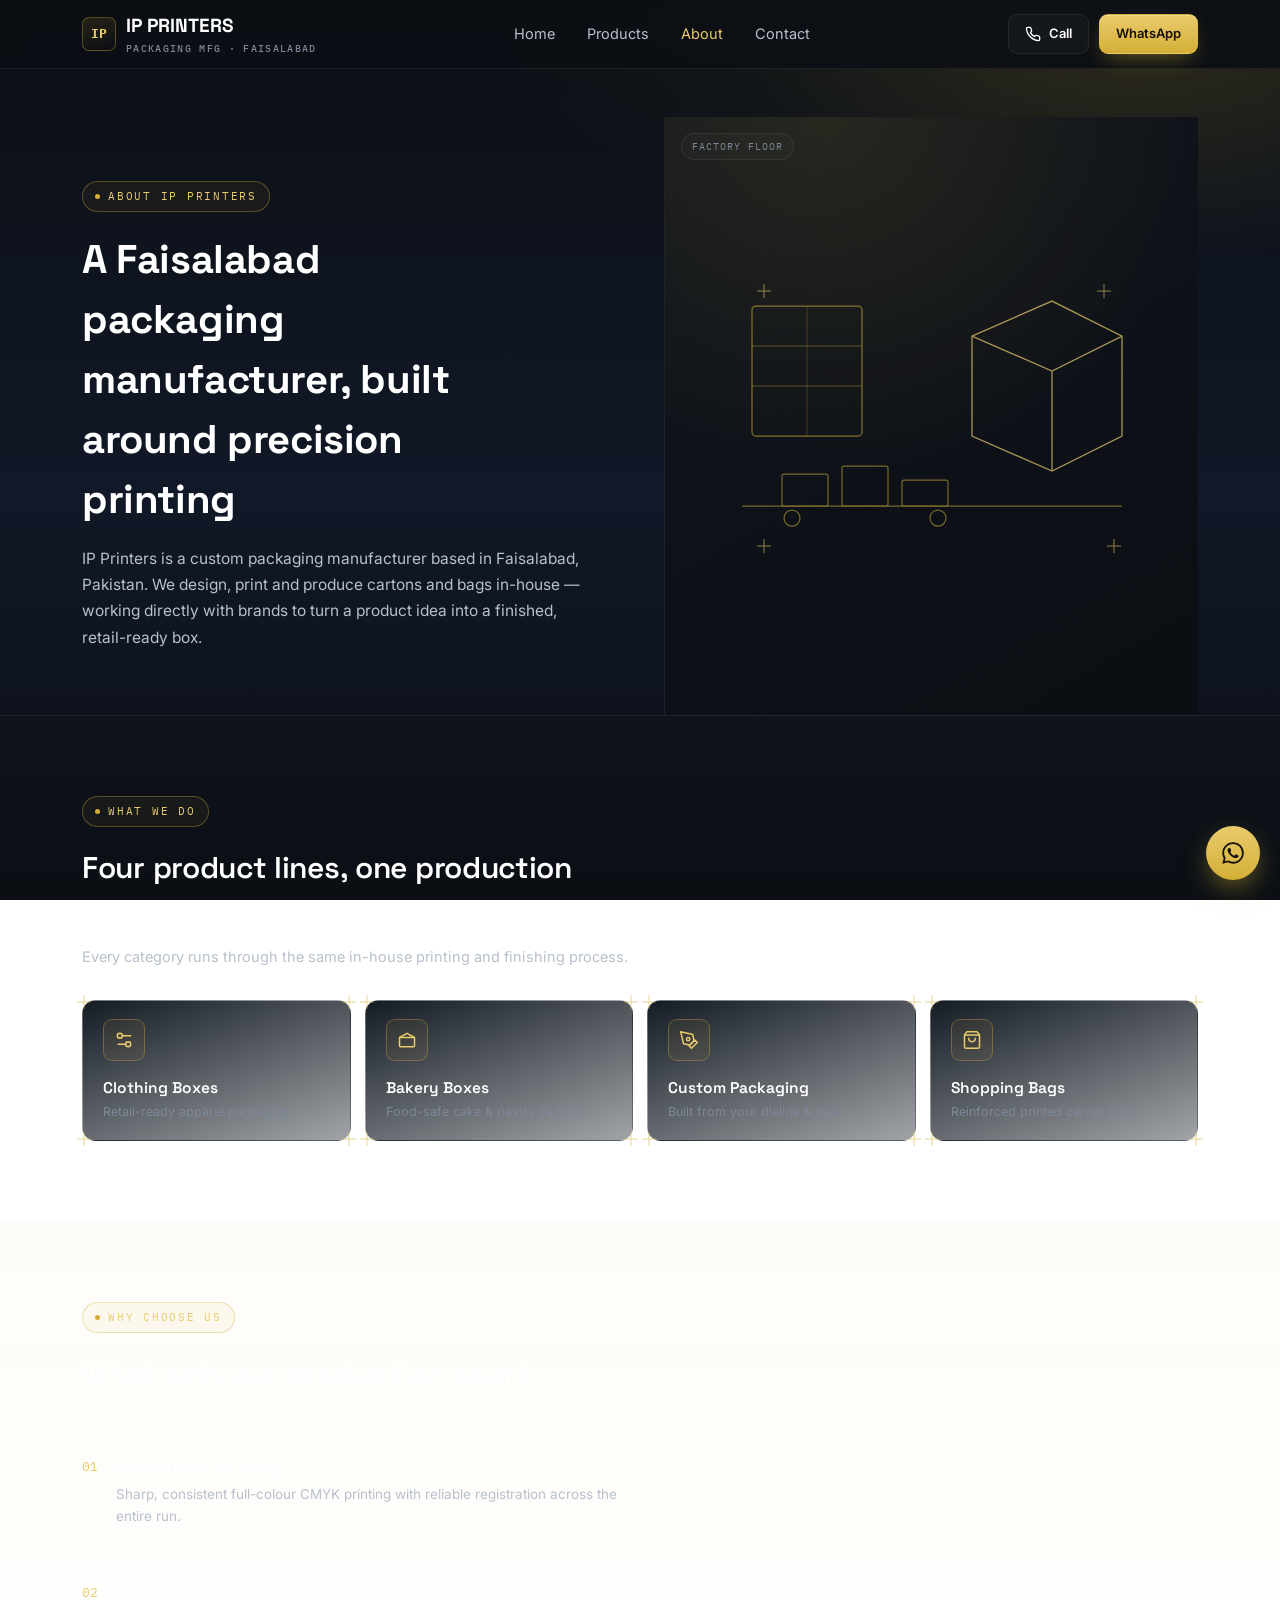
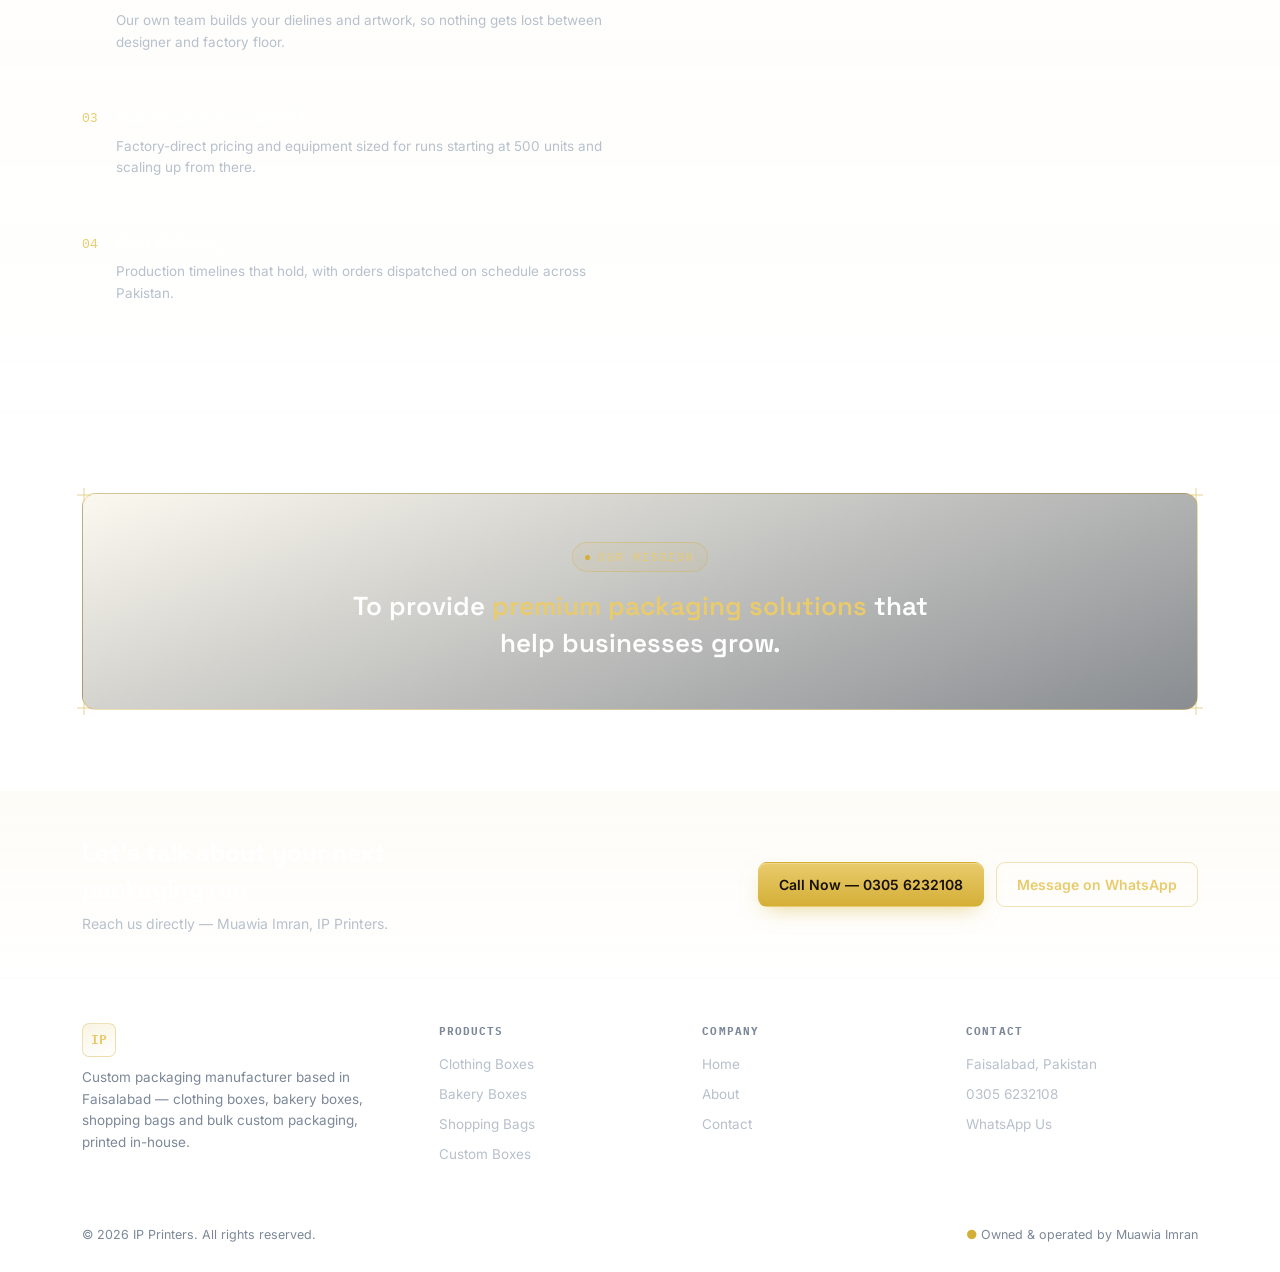
==== index.html (2).html @ d50e6d15 "Add files via upload" ====
<!DOCTYPE html>
<html lang="en">
<head>
<meta charset="UTF-8">
<meta name="viewport" content="width=device-width, initial-scale=1.0">
<title>About Us — IP Printers</title>
<link rel="preconnect" href="https://fonts.googleapis.com">
<link rel="preconnect" href="https://fonts.gstatic.com" crossorigin>
<link href="https://fonts.googleapis.com/css2?family=Space+Grotesk:wght@500;600;700&family=Inter:wght@400;500;600&family=IBM+Plex+Mono:wght@500;600&display=swap" rel="stylesheet">
<style>

  /* ============================================
     DESIGN TOKENS — IP Printers global system
     (identical to homepage / products — keep in sync)
     ============================================ */
  :root{
    --bg-0:#0B0F14;
    --bg-1:#111827;
    --bg-card:#141B24;
    --bg-card-hover:#182130;
    --gold:#D4AF37;
    --gold-bright:#E9CB6C;
    --gold-dim:rgba(212,175,55,0.35);
    --line:rgba(212,175,55,0.16);
    --line-soft:rgba(255,255,255,0.07);
    --text-0:#FFFFFF;
    --text-1:#B7C0CC;
    --text-2:#7C8898;
    --font-display:'Space Grotesk', sans-serif;
    --font-body:'Inter', sans-serif;
    --font-mono:'IBM Plex Mono', monospace;
    --radius:14px;
    --container:1180px;
  }

  *{margin:0;padding:0;box-sizing:border-box;}
  html{scroll-behavior:smooth;}

  body{
    background:
      radial-gradient(1100px 600px at 85% -10%, rgba(212,175,55,0.10), transparent 60%),
      linear-gradient(180deg, var(--bg-0) 0%, var(--bg-1) 55%, var(--bg-0) 100%);
    background-attachment:fixed;
    color:var(--text-0);
    font-family:var(--font-body);
    -webkit-font-smoothing:antialiased;
    line-height:1.5;
  }

  a{color:inherit;text-decoration:none;}
  ul{list-style:none;}
  img,svg{display:block;max-width:100%;}
  button{font-family:inherit;cursor:pointer;}

  .wrap{max-width:var(--container);margin:0 auto;padding:0 20px;}
  :focus-visible{outline:2px solid var(--gold-bright);outline-offset:3px;}
  @media (prefers-reduced-motion: reduce){*{transition:none !important; animation:none !important;}}

  /* registration / crop marks — signature motif, shared across pages */
  .crop{position:relative;}
  .crop .cm{position:absolute;width:14px;height:14px;pointer-events:none;opacity:0.55;}
  .crop .cm::before,.crop .cm::after{content:"";position:absolute;background:var(--gold);}
  .crop .cm::before{width:100%;height:1px;top:50%;left:0;transform:translateY(-50%);}
  .crop .cm::after{height:100%;width:1px;left:50%;top:0;transform:translateX(-50%);}
  .crop .cm.tl{top:-6px;left:-6px;}
  .crop .cm.tr{top:-6px;right:-6px;}
  .crop .cm.bl{bottom:-6px;left:-6px;}
  .crop .cm.br{bottom:-6px;right:-6px;}

  /* ============================================
     HEADER (shared)
     ============================================ */
  header{position:sticky;top:0;z-index:50;background:rgba(11,15,20,0.82);backdrop-filter:blur(10px);border-bottom:1px solid var(--line-soft);}
  .nav-row{display:flex;align-items:center;justify-content:space-between;height:68px;}
  .logo{display:flex;align-items:center;gap:10px;font-family:var(--font-display);font-weight:700;font-size:19px;}
  .logo-mark{width:34px;height:34px;border:1px solid var(--gold-dim);border-radius:7px;display:flex;align-items:center;justify-content:center;font-family:var(--font-mono);font-size:13px;color:var(--gold-bright);background:linear-gradient(160deg, rgba(212,175,55,0.14), transparent);flex-shrink:0;}
  .logo small{display:block;font-family:var(--font-mono);font-size:9.5px;font-weight:500;letter-spacing:0.14em;color:var(--text-2);text-transform:uppercase;margin-top:2px;}
  .nav-links{display:none;gap:32px;font-size:14.5px;color:var(--text-1);}
  .nav-links a{transition:color .15s ease;}
  .nav-links a:hover{color:var(--text-0);}
  .nav-links a.active{color:var(--gold-bright);}
  .nav-cta{display:flex;align-items:center;gap:10px;}

  .btn{display:inline-flex;align-items:center;justify-content:center;gap:8px;padding:11px 20px;border-radius:9px;font-size:14px;font-weight:600;font-family:var(--font-body);white-space:nowrap;transition:transform .15s ease, box-shadow .15s ease, background .15s ease, border-color .15s ease;border:1px solid transparent;}
  .btn:active{transform:translateY(1px);}
  .btn-gold{background:linear-gradient(180deg, var(--gold-bright), var(--gold));color:#161006;box-shadow:0 1px 0 rgba(255,255,255,0.25) inset, 0 8px 22px -8px rgba(212,175,55,0.55);}
  .btn-gold:hover{box-shadow:0 1px 0 rgba(255,255,255,0.3) inset, 0 10px 26px -6px rgba(212,175,55,0.7);}
  .btn-ghost{background:rgba(255,255,255,0.03);color:var(--text-0);border-color:var(--line-soft);}
  .btn-ghost:hover{background:rgba(255,255,255,0.06);border-color:var(--line);}
  .btn-outline-gold{background:transparent;color:var(--gold-bright);border-color:var(--gold-dim);}
  .btn-outline-gold:hover{background:rgba(212,175,55,0.08);}
  .btn-sm{padding:9px 16px;font-size:13px;}
  .icon{width:16px;height:16px;flex-shrink:0;}

  .menu-toggle{display:flex;width:38px;height:38px;align-items:center;justify-content:center;border:1px solid var(--line-soft);border-radius:8px;background:rgba(255,255,255,0.03);}
  .menu-toggle span,.menu-toggle span::before,.menu-toggle span::after{content:"";display:block;width:16px;height:1.5px;background:var(--text-0);position:relative;}
  .menu-toggle span::before{position:absolute;top:-5px;}
  .menu-toggle span::after{position:absolute;top:5px;}
  .mobile-menu{display:none;flex-direction:column;padding:14px 20px 20px;border-top:1px solid var(--line-soft);background:var(--bg-0);gap:2px;}
  .mobile-menu.open{display:flex;}
  .mobile-menu a{padding:12px 4px;font-size:15px;color:var(--text-1);border-bottom:1px solid var(--line-soft);}
  .mobile-menu a.active{color:var(--gold-bright);}
  .mobile-menu a:hover{color:var(--gold-bright);}
  .mobile-menu .btn{margin-top:12px;}

  .eyebrow{display:inline-flex;align-items:center;gap:8px;font-family:var(--font-mono);font-size:11px;letter-spacing:0.16em;text-transform:uppercase;color:var(--gold-bright);border:1px solid var(--gold-dim);padding:6px 12px;border-radius:999px;background:rgba(212,175,55,0.06);margin-bottom:18px;}
  .eyebrow .dot{width:5px;height:5px;border-radius:50%;background:var(--gold);}

  /* ============================================
     ABOUT HERO — split: text left, factory visual right
     ============================================ */
  .about-hero{position:relative;overflow:hidden;padding:48px 0 0;border-bottom:1px solid var(--line-soft);}
  .about-hero-bg{position:absolute;inset:0;z-index:0;background:radial-gradient(650px 380px at 90% -10%, rgba(212,175,55,0.12), transparent 65%);}
  .about-hero .wrap{position:relative;z-index:1;}

  .split{display:grid;grid-template-columns:1fr;gap:0;}
  .split-text{padding-bottom:44px;}
  .split-text h1{font-family:var(--font-display);font-weight:700;font-size:clamp(28px,6vw,40px);letter-spacing:-0.01em;max-width:16ch;}
  .split-text p.lead{margin-top:16px;font-size:15.5px;color:var(--text-1);max-width:52ch;line-height:1.7;}

  .split-visual{
    position:relative;
    aspect-ratio:4/3;
    background:
      radial-gradient(120% 100% at 30% 0%, rgba(212,175,55,0.12), transparent 60%),
      linear-gradient(150deg, #10151d, #0b0e13);
    border-top:1px solid var(--line-soft);
    display:flex;align-items:center;justify-content:center;
    padding:30px;
    margin:0 -20px;
  }
  .split-visual svg{width:100%;height:100%;max-width:420px;}
  .split-visual-tag{
    position:absolute;top:16px;left:16px;
    font-family:var(--font-mono);font-size:10px;letter-spacing:0.1em;text-transform:uppercase;
    color:var(--text-2);border:1px solid var(--line-soft);padding:5px 10px;border-radius:999px;
    background:rgba(255,255,255,0.02);
  }

  /* ============================================
     SECTIONS
     ============================================ */
  .section{padding:56px 0;}
  .section-head{max-width:560px;margin-bottom:32px;}
  .section-head h2{font-family:var(--font-display);font-weight:600;font-size:clamp(22px,4vw,30px);letter-spacing:-0.01em;}
  .section-head p{margin-top:10px;color:var(--text-1);font-size:14.5px;line-height:1.6;}

  /* what we do — list-style cards */
  .do-grid{display:grid;grid-template-columns:1fr;gap:14px;}
  .do-card{
    display:flex;align-items:center;gap:16px;
    background:linear-gradient(160deg, var(--bg-card), rgba(20,27,36,0.4));
    border:1px solid var(--line-soft);
    border-radius:var(--radius);
    padding:18px 20px;
    transition:border-color .18s ease, transform .18s ease;
  }
  .do-card:hover{border-color:var(--gold-dim);transform:translateY(-1px);}
  .do-card:hover .cm{opacity:1;}
  .do-icon{
    width:42px;height:42px;flex-shrink:0;border-radius:9px;
    border:1px solid var(--gold-dim);background:rgba(212,175,55,0.07);
    display:flex;align-items:center;justify-content:center;
  }
  .do-icon svg{width:20px;height:20px;stroke:var(--gold-bright);}
  .do-card h3{font-family:var(--font-display);font-size:15.5px;font-weight:600;margin-bottom:3px;}
  .do-card p{font-size:12.5px;color:var(--text-2);}

  /* why choose us — numbered spec rows */
  .why-section{border-top:1px solid var(--line-soft);border-bottom:1px solid var(--line-soft);background:linear-gradient(180deg, rgba(212,175,55,0.03), transparent);}
  .why-grid{display:grid;grid-template-columns:1fr;gap:0;border-top:1px solid var(--line-soft);}
  .why-row{
    display:flex;align-items:flex-start;gap:18px;
    padding:22px 0;
    border-bottom:1px solid var(--line-soft);
  }
  .why-num{font-family:var(--font-mono);font-size:13px;color:var(--gold-bright);flex-shrink:0;padding-top:2px;}
  .why-row h3{font-family:var(--font-display);font-size:16px;font-weight:600;margin-bottom:4px;}
  .why-row p{font-size:13.5px;color:var(--text-1);line-height:1.6;max-width:56ch;}

  /* mission */
  .mission{
    position:relative;
    border-radius:var(--radius);
    border:1px solid var(--gold-dim);
    background:linear-gradient(160deg, rgba(212,175,55,0.08), rgba(20,27,36,0.5));
    padding:36px 24px;
    text-align:left;
  }
  .mission .eyebrow{margin-bottom:16px;}
  .mission blockquote{
    font-family:var(--font-display);
    font-weight:600;
    font-size:clamp(19px,3.4vw,26px);
    line-height:1.4;
    max-width:28ch;
    color:var(--text-0);
  }
  .mission blockquote .accent{color:var(--gold-bright);}

  /* CTA strip */
  .cta-strip{border-top:1px solid var(--line-soft);border-bottom:1px solid var(--line-soft);padding:44px 0;background:linear-gradient(180deg, rgba(212,175,55,0.045), transparent);}
  .cta-row{display:flex;flex-direction:column;gap:20px;align-items:flex-start;justify-content:space-between;}
  .cta-row h3{font-family:var(--font-display);font-size:clamp(19px,3vw,24px);font-weight:600;max-width:24ch;}
  .cta-row p{color:var(--text-1);font-size:14px;margin-top:6px;}
  .cta-actions{display:flex;gap:12px;flex-wrap:wrap;}

  /* footer */
  footer{padding:44px 0 28px;}
  .footer-grid{display:grid;gap:32px;padding-bottom:28px;border-bottom:1px solid var(--line-soft);}
  .footer-brand p{color:var(--text-2);font-size:13.5px;margin-top:10px;max-width:34ch;line-height:1.6;}
  .footer-col h4{font-family:var(--font-mono);font-size:11px;letter-spacing:0.1em;text-transform:uppercase;color:var(--text-2);margin-bottom:14px;}
  .footer-col a,.footer-col span{display:block;font-size:13.5px;color:var(--text-1);margin-bottom:10px;}
  .footer-col a:hover{color:var(--gold-bright);}
  .footer-bottom{padding-top:22px;display:flex;flex-direction:column;gap:10px;font-size:12.5px;color:var(--text-2);}
  .footer-bottom .gold-dot{color:var(--gold);}

  .fab{position:fixed;bottom:20px;right:20px;z-index:60;width:54px;height:54px;border-radius:50%;background:linear-gradient(180deg, var(--gold-bright), var(--gold));display:flex;align-items:center;justify-content:center;box-shadow:0 10px 28px -6px rgba(212,175,55,0.6);transition:transform .15s ease;}
  .fab:hover{transform:scale(1.06);}
  .fab svg{width:26px;height:26px;fill:#161006;}

  /* ============================================
     RESPONSIVE
     ============================================ */
  @media (min-width:768px){
    .wrap{padding:0 32px;}
    .nav-links{display:flex;}
    .menu-toggle{display:none;}
    .mobile-menu{display:none !important;}

    .split{grid-template-columns:1fr 1fr;align-items:center;gap:48px;}
    .split-text{padding:64px 0;}
    .split-visual{aspect-ratio:auto;height:100%;margin:0;border-top:none;border-left:1px solid var(--line-soft);}

    .do-grid{grid-template-columns:repeat(2,1fr);}

    .why-row{padding:26px 0;}
    .why-row h3{font-size:17px;}

    .mission{padding:48px 56px;text-align:center;}
    .mission blockquote{max-width:34ch;margin:0 auto;}
    .mission .eyebrow{margin-left:auto;margin-right:auto;}

    .cta-row{flex-direction:row;align-items:center;}
    .footer-grid{grid-template-columns:1.4fr repeat(3,1fr);}
    .footer-bottom{flex-direction:row;justify-content:space-between;}
  }

  @media (min-width:1024px){
    .do-grid{grid-template-columns:repeat(4,1fr);}
    .do-card{flex-direction:column;align-items:flex-start;text-align:left;}
    .section{padding:80px 0;}
  }
</style>
</head>
<body>

  <!-- HEADER -->
  <header>
    <div class="wrap nav-row">
      <a href="ip-printers-home.html" class="logo">
        <span class="logo-mark">IP</span>
        <span>IP PRINTERS<small>Packaging Mfg · Faisalabad</small></span>
      </a>

      <nav class="nav-links">
        <a href="ip-printers-home.html">Home</a>
        <a href="ip-printers-products.html">Products</a>
        <a href="ip-printers-about.html" class="active">About</a>
        <a href="#contact">Contact</a>
      </nav>

      <div class="nav-cta">
        <a class="btn btn-ghost btn-sm" href="tel:+923056232108">
          <svg class="icon" viewBox="0 0 24 24" fill="none" stroke="currentColor" stroke-width="2" stroke-linecap="round" stroke-linejoin="round"><path d="M22 16.92v3a2 2 0 0 1-2.18 2 19.79 19.79 0 0 1-8.63-3.07 19.5 19.5 0 0 1-6-6 19.79 19.79 0 0 1-3.07-8.67A2 2 0 0 1 4.11 2h3a2 2 0 0 1 2 1.72c.127.96.361 1.903.7 2.81a2 2 0 0 1-.45 2.11L8.09 9.91a16 16 0 0 0 6 6l1.27-1.27a2 2 0 0 1 2.11-.45c.907.339 1.85.573 2.81.7A2 2 0 0 1 22 16.92z"/></svg>
          <span>Call</span>
        </a>
        <a class="btn btn-gold btn-sm" href="https://wa.me/923056232108" target="_blank" rel="noopener">WhatsApp</a>
        <button class="menu-toggle" id="menuToggle" aria-label="Open menu" aria-expanded="false"><span></span></button>
      </div>
    </div>

    <div class="mobile-menu" id="mobileMenu">
      <a href="ip-printers-home.html">Home</a>
      <a href="ip-printers-products.html">Products</a>
      <a href="ip-printers-about.html" class="active">About</a>
      <a href="#contact">Contact</a>
      <a class="btn btn-ghost" href="tel:+923056232108">Call Now — 0305 6232108</a>
    </div>
  </header>

  <!-- ABOUT HERO — split layout -->
  <section class="about-hero">
    <div class="about-hero-bg" aria-hidden="true"></div>
    <div class="wrap">
      <div class="split">
        <div class="split-text">
          <span class="eyebrow"><span class="dot"></span> About IP Printers</span>
          <h1>A Faisalabad packaging manufacturer, built around precision printing</h1>
          <p class="lead">IP Printers is a custom packaging manufacturer based in Faisalabad, Pakistan. We design, print and produce cartons and bags in-house — working directly with brands to turn a product idea into a finished, retail-ready box.</p>
        </div>

        <div class="split-visual">
          <span class="split-visual-tag">Factory Floor</span>
          <svg viewBox="0 0 420 340" aria-hidden="true">
            <!-- factory-style line art: press, conveyor, stacked cartons -->
            <g fill="none" stroke="var(--gold)" stroke-width="1.2" opacity="0.6">
              <rect x="30" y="60" width="110" height="130" rx="4"/>
              <path d="M30 100 h110 M30 140 h110" opacity="0.5"/>
              <path d="M85 60 v130" opacity="0.35"/>
            </g>
            <g fill="none" stroke="var(--gold)" stroke-width="1.2" opacity="0.55">
              <path d="M20 260 h380" />
              <rect x="60" y="228" width="46" height="32" rx="2"/>
              <rect x="120" y="220" width="46" height="40" rx="2"/>
              <rect x="180" y="234" width="46" height="26" rx="2"/>
              <circle cx="70" cy="272" r="8"/>
              <circle cx="216" cy="272" r="8"/>
            </g>
            <g fill="none" stroke="var(--gold-bright)" stroke-width="1.3" opacity="0.7">
              <path d="M250 90 L330 55 L400 90 L400 190 L330 225 L250 190 Z"/>
              <path d="M250 90 L330 125 L400 90"/>
              <path d="M330 125 L330 225"/>
            </g>
            <g stroke="var(--gold-bright)" stroke-width="1" opacity="0.6">
              <path d="M375 45 h14 M382 38 v14"/>
              <path d="M35 45 h14 M42 38 v14"/>
              <path d="M35 300 h14 M42 293 v14"/>
              <path d="M385 300 h14 M392 293 v14"/>
            </g>
          </svg>
        </div>
      </div>
    </div>
  </section>

  <!-- WHAT WE DO -->
  <section class="section">
    <div class="wrap">
      <div class="section-head">
        <span class="eyebrow"><span class="dot"></span> What We Do</span>
        <h2>Four product lines, one production floor</h2>
        <p>Every category runs through the same in-house printing and finishing process.</p>
      </div>

      <div class="do-grid">
        <div class="do-card crop">
          <span class="cm tl"></span><span class="cm tr"></span><span class="cm bl"></span><span class="cm br"></span>
          <div class="do-icon">
            <svg viewBox="0 0 24 24" fill="none" stroke="currentColor" stroke-width="1.8" stroke-linecap="round" stroke-linejoin="round"><path d="M20 7h-9M14 17H5"/><circle cx="17" cy="17" r="3"/><circle cx="7" cy="7" r="3"/></svg>
          </div>
          <div>
            <h3>Clothing Boxes</h3>
            <p>Retail-ready apparel packaging</p>
          </div>
        </div>

        <div class="do-card crop">
          <span class="cm tl"></span><span class="cm tr"></span><span class="cm bl"></span><span class="cm br"></span>
          <div class="do-icon">
            <svg viewBox="0 0 24 24" fill="none" stroke="currentColor" stroke-width="1.8" stroke-linecap="round" stroke-linejoin="round"><rect x="3" y="9" width="18" height="11" rx="1"/><path d="M3 9l9-5 9 5"/></svg>
          </div>
          <div>
            <h3>Bakery Boxes</h3>
            <p>Food-safe cake &amp; pastry cartons</p>
          </div>
        </div>

        <div class="do-card crop">
          <span class="cm tl"></span><span class="cm tr"></span><span class="cm bl"></span><span class="cm br"></span>
          <div class="do-icon">
            <svg viewBox="0 0 24 24" fill="none" stroke="currentColor" stroke-width="1.8" stroke-linecap="round" stroke-linejoin="round"><path d="M12 19l7-7 3 3-7 7-3-3z"/><path d="M18 13l-1.5-7.5L2 2l3.5 14.5L13 18l5-5z"/><circle cx="11" cy="11" r="2"/></svg>
          </div>
          <div>
            <h3>Custom Packaging</h3>
            <p>Built from your dieline &amp; spec</p>
          </div>
        </div>

        <div class="do-card crop">
          <span class="cm tl"></span><span class="cm tr"></span><span class="cm bl"></span><span class="cm br"></span>
          <div class="do-icon">
            <svg viewBox="0 0 24 24" fill="none" stroke="currentColor" stroke-width="1.8" stroke-linecap="round" stroke-linejoin="round"><path d="M6 2 3 6v14a2 2 0 0 0 2 2h14a2 2 0 0 0 2-2V6l-3-4Z"/><path d="M3 6h18M16 10a4 4 0 0 1-8 0"/></svg>
          </div>
          <div>
            <h3>Shopping Bags</h3>
            <p>Reinforced printed carrier bags</p>
          </div>
        </div>
      </div>
    </div>
  </section>

  <!-- WHY CHOOSE US -->
  <section class="section why-section">
    <div class="wrap">
      <div class="section-head">
        <span class="eyebrow"><span class="dot"></span> Why Choose Us</span>
        <h2>What sets our production apart</h2>
      </div>

      <div class="why-grid">
        <div class="why-row">
          <span class="why-num">01</span>
          <div>
            <h3>High Quality Printing</h3>
            <p>Sharp, consistent full-colour CMYK printing with reliable registration across the entire run.</p>
          </div>
        </div>
        <div class="why-row">
          <span class="why-num">02</span>
          <div>
            <h3>In-House Design Service</h3>
            <p>Our own team builds your dielines and artwork, so nothing gets lost between designer and factory floor.</p>
          </div>
        </div>
        <div class="why-row">
          <span class="why-num">03</span>
          <div>
            <h3>Bulk Production (500+)</h3>
            <p>Factory-direct pricing and equipment sized for runs starting at 500 units and scaling up from there.</p>
          </div>
        </div>
        <div class="why-row">
          <span class="why-num">04</span>
          <div>
            <h3>Fast Delivery</h3>
            <p>Production timelines that hold, with orders dispatched on schedule across Pakistan.</p>
          </div>
        </div>
      </div>
    </div>
  </section>

  <!-- MISSION -->
  <section class="section">
    <div class="wrap">
      <div class="mission crop">
        <span class="cm tl"></span><span class="cm tr"></span><span class="cm bl"></span><span class="cm br"></span>
        <span class="eyebrow"><span class="dot"></span> Our Mission</span>
        <blockquote>To provide <span class="accent">premium packaging solutions</span> that help businesses grow.</blockquote>
      </div>
    </div>
  </section>

  <!-- CTA STRIP -->
  <section class="cta-strip" id="contact">
    <div class="wrap cta-row">
      <div>
        <h3>Let's talk about your next packaging run</h3>
        <p>Reach us directly — Muawia Imran, IP Printers.</p>
      </div>
      <div class="cta-actions">
        <a class="btn btn-gold" href="tel:+923056232108">Call Now — 0305 6232108</a>
        <a class="btn btn-outline-gold" href="https://wa.me/923056232108" target="_blank" rel="noopener">Message on WhatsApp</a>
      </div>
    </div>
  </section>

  <!-- FOOTER -->
  <footer>
    <div class="wrap">
      <div class="footer-grid">
        <div class="footer-brand">
          <a href="ip-printers-home.html" class="logo">
            <span class="logo-mark">IP</span>
            <span>IP PRINTERS</span>
          </a>
          <p>Custom packaging manufacturer based in Faisalabad — clothing boxes, bakery boxes, shopping bags and bulk custom packaging, printed in-house.</p>
        </div>
        <div class="footer-col">
          <h4>Products</h4>
          <a href="ip-printers-products.html">Clothing Boxes</a>
          <a href="ip-printers-products.html">Bakery Boxes</a>
          <a href="ip-printers-products.html">Shopping Bags</a>
          <a href="ip-printers-products.html">Custom Boxes</a>
        </div>
        <div class="footer-col">
          <h4>Company</h4>
          <a href="ip-printers-home.html">Home</a>
          <a href="ip-printers-about.html">About</a>
          <a href="#contact">Contact</a>
        </div>
        <div class="footer-col">
          <h4>Contact</h4>
          <span>Faisalabad, Pakistan</span>
          <a href="tel:+923056232108">0305 6232108</a>
          <a href="https://wa.me/923056232108" target="_blank" rel="noopener">WhatsApp Us</a>
        </div>
      </div>
      <div class="footer-bottom">
        <span>© 2026 IP Printers. All rights reserved.</span>
        <span><span class="gold-dot">●</span> Owned &amp; operated by Muawia Imran</span>
      </div>
    </div>
  </footer>

  <a class="fab" href="https://wa.me/923056232108" target="_blank" rel="noopener" aria-label="Message on WhatsApp">
    <svg viewBox="0 0 24 24"><path d="M12.04 2C6.58 2 2.13 6.45 2.13 11.91c0 1.75.46 3.46 1.32 4.96L2.05 22l5.25-1.38a9.87 9.87 0 0 0 4.74 1.21h.005c5.46 0 9.9-4.45 9.9-9.92 0-2.65-1.03-5.14-2.9-7.01A9.87 9.87 0 0 0 12.04 2zm0 18.15h-.004a8.2 8.2 0 0 1-4.19-1.15l-.3-.18-3.12.82.83-3.04-.2-.31a8.2 8.2 0 0 1-1.26-4.38c0-4.54 3.7-8.24 8.25-8.24 2.2 0 4.27.86 5.83 2.42a8.18 8.18 0 0 1 2.41 5.83c0 4.55-3.7 8.23-8.25 8.23zm4.52-6.16c-.25-.12-1.47-.72-1.7-.81-.23-.08-.4-.12-.56.13-.17.25-.65.81-.79.97-.15.17-.29.19-.54.06-.25-.12-1.04-.38-1.98-1.22-.73-.65-1.22-1.46-1.37-1.7-.14-.25-.02-.38.11-.51.11-.11.25-.29.37-.44.13-.14.17-.25.25-.42.08-.17.04-.31-.02-.44-.06-.12-.56-1.35-.77-1.85-.2-.48-.4-.42-.56-.42-.14-.01-.31-.01-.48-.01a.93.93 0 0 0-.67.31c-.23.25-.87.85-.87 2.08 0 1.23.89 2.41 1.01 2.58.12.17 1.75 2.67 4.24 3.74.59.26 1.05.41 1.41.52.59.19 1.13.16 1.56.1.48-.07 1.47-.6 1.67-1.18.21-.58.21-1.07.15-1.18-.06-.1-.23-.16-.48-.28z"/></svg>
  </a>

  <script>
    const toggle = document.getElementById('menuToggle');
    const menu = document.getElementById('mobileMenu');
    toggle.addEventListener('click', () => {
      const open = menu.classList.toggle('open');
      toggle.setAttribute('aria-expanded', open);
    });
  </script>

</body>
</html>
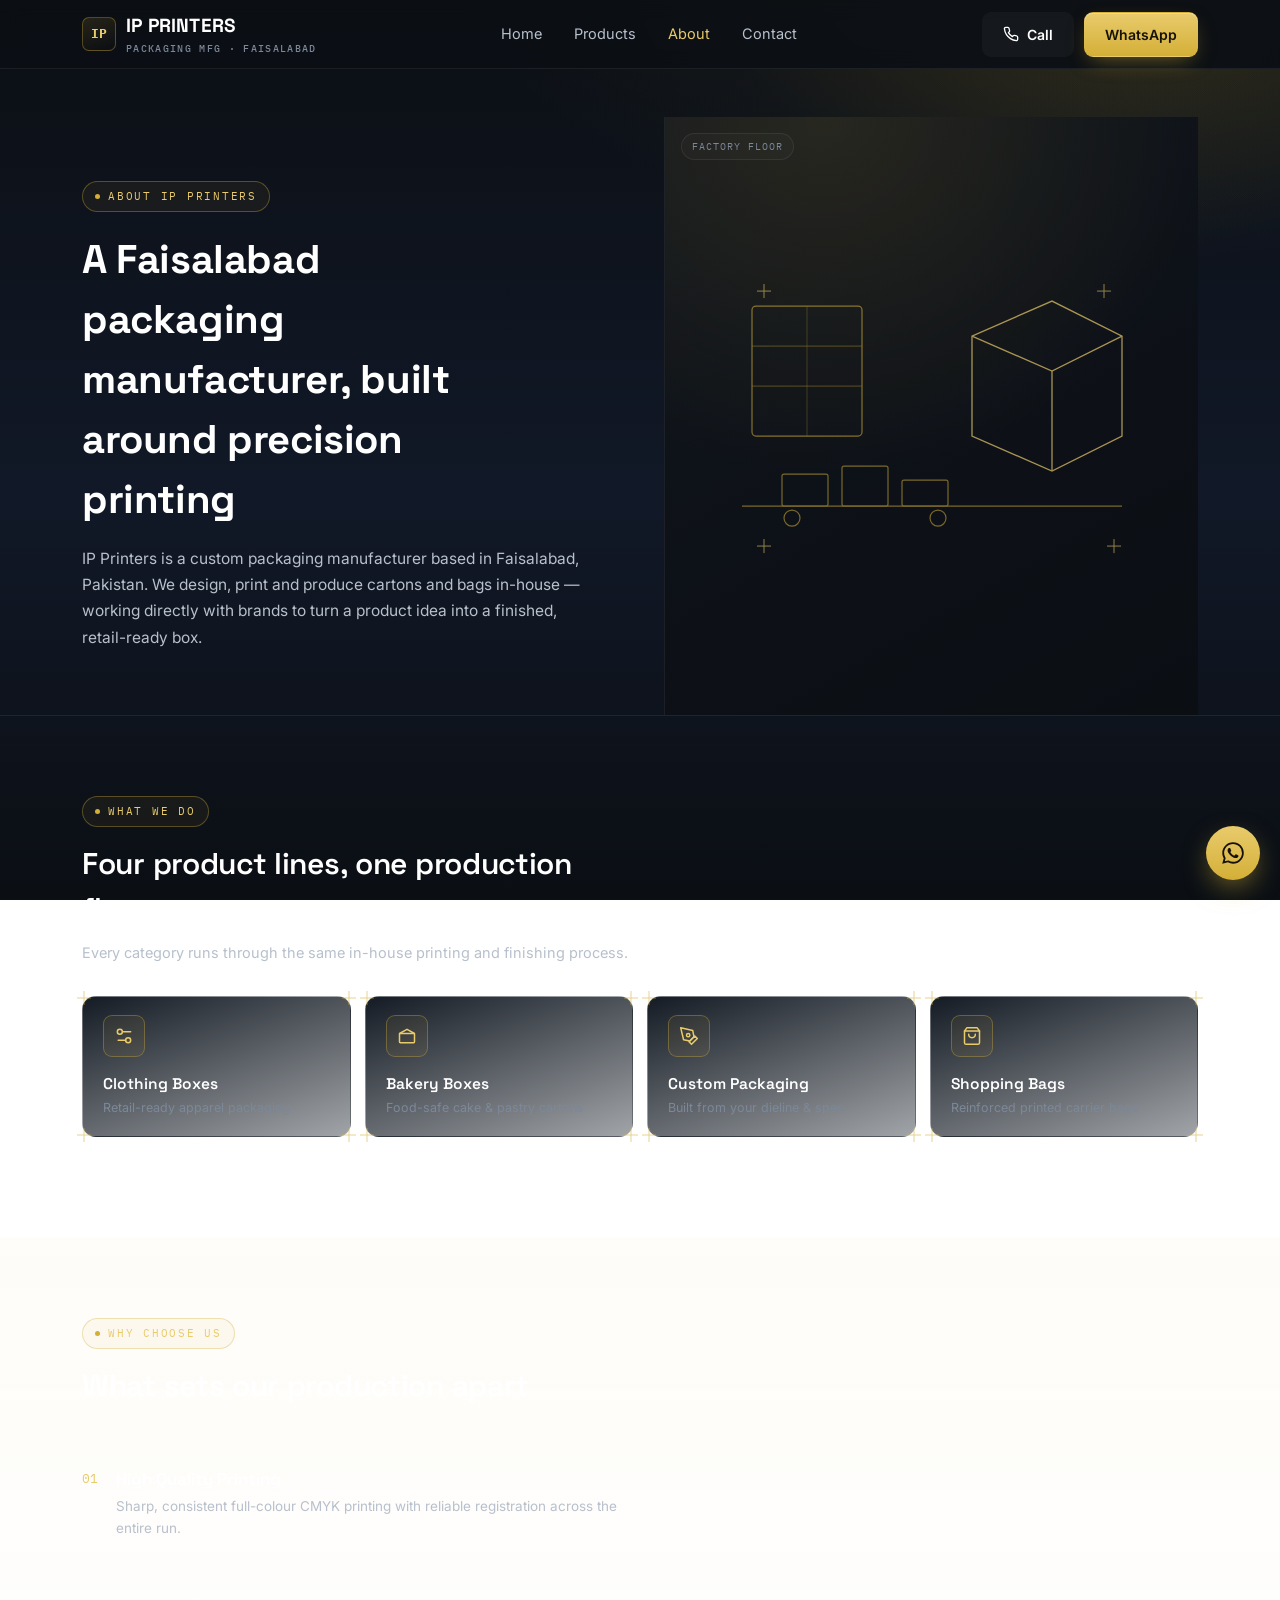
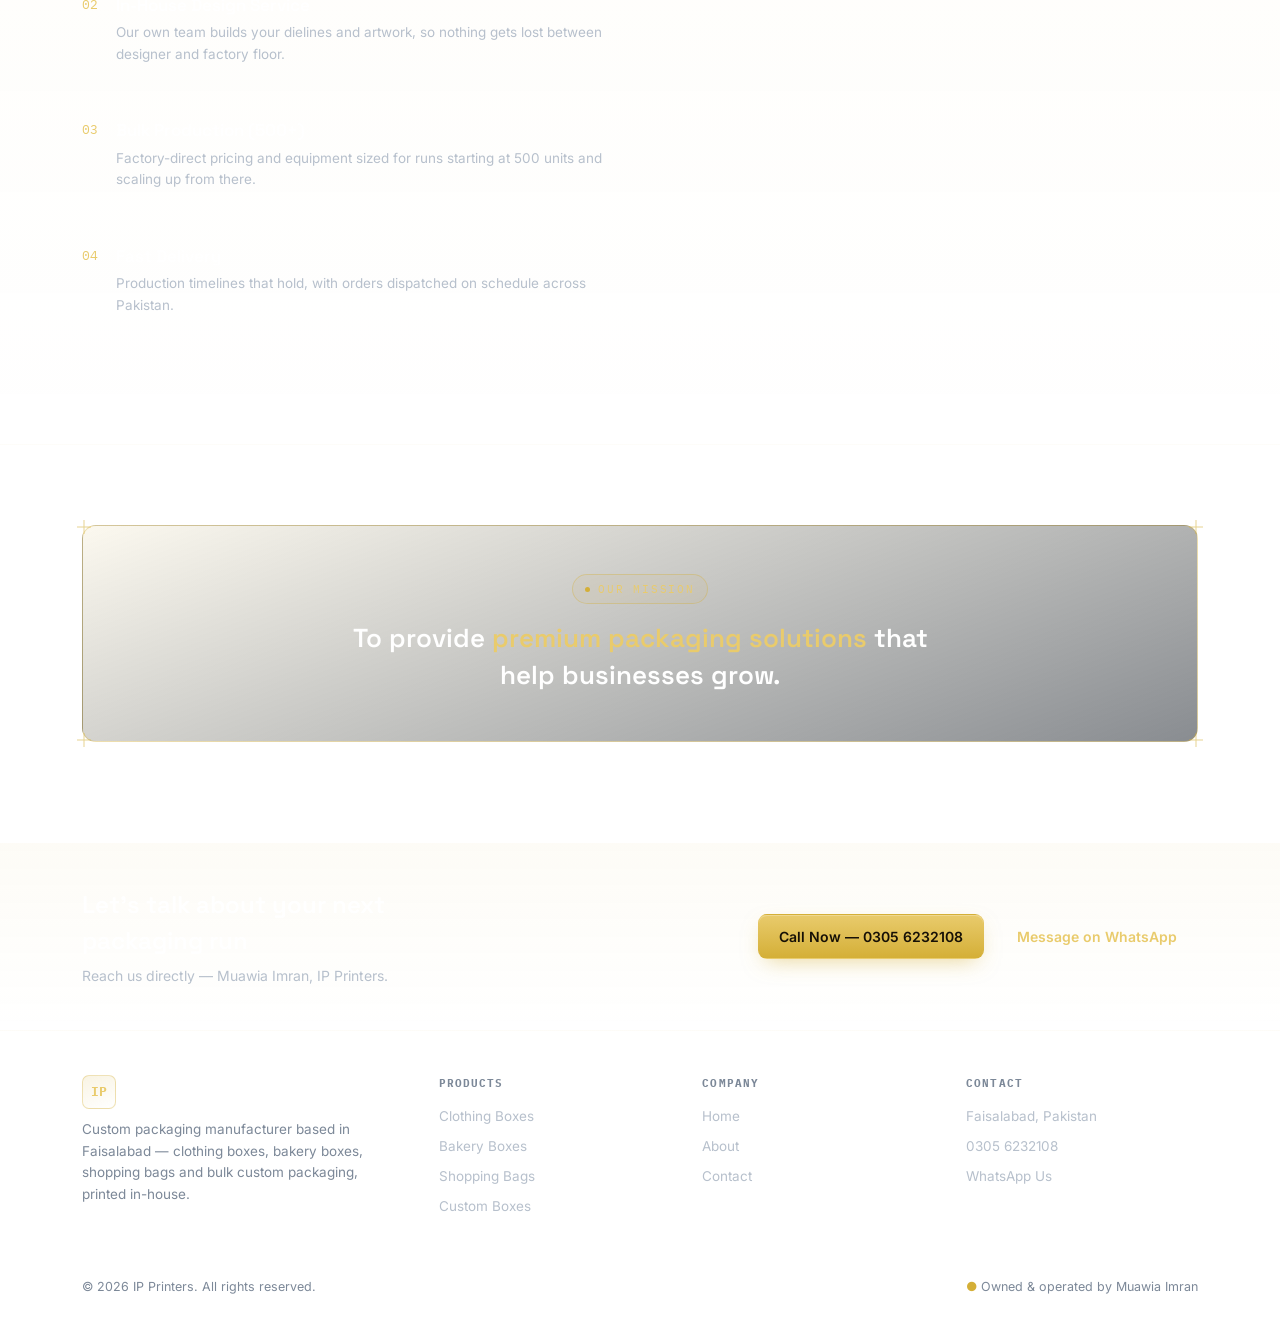
==== commit e09c1e39: "Add files via upload" ====
--- a/index.html (2).html
+++ b/index.html (2).html
@@ -7,266 +7,22 @@
 <link rel="preconnect" href="https://fonts.googleapis.com">
 <link rel="preconnect" href="https://fonts.gstatic.com" crossorigin>
 <link href="https://fonts.googleapis.com/css2?family=Space+Grotesk:wght@500;600;700&family=Inter:wght@400;500;600&family=IBM+Plex+Mono:wght@500;600&display=swap" rel="stylesheet">
-<style>
-
-  /* ============================================
-     DESIGN TOKENS — IP Printers global system
-     (identical to homepage / products — keep in sync)
-     ============================================ */
-  :root{
-    --bg-0:#0B0F14;
-    --bg-1:#111827;
-    --bg-card:#141B24;
-    --bg-card-hover:#182130;
-    --gold:#D4AF37;
-    --gold-bright:#E9CB6C;
-    --gold-dim:rgba(212,175,55,0.35);
-    --line:rgba(212,175,55,0.16);
-    --line-soft:rgba(255,255,255,0.07);
-    --text-0:#FFFFFF;
-    --text-1:#B7C0CC;
-    --text-2:#7C8898;
-    --font-display:'Space Grotesk', sans-serif;
-    --font-body:'Inter', sans-serif;
-    --font-mono:'IBM Plex Mono', monospace;
-    --radius:14px;
-    --container:1180px;
-  }
-
-  *{margin:0;padding:0;box-sizing:border-box;}
-  html{scroll-behavior:smooth;}
-
-  body{
-    background:
-      radial-gradient(1100px 600px at 85% -10%, rgba(212,175,55,0.10), transparent 60%),
-      linear-gradient(180deg, var(--bg-0) 0%, var(--bg-1) 55%, var(--bg-0) 100%);
-    background-attachment:fixed;
-    color:var(--text-0);
-    font-family:var(--font-body);
-    -webkit-font-smoothing:antialiased;
-    line-height:1.5;
-  }
-
-  a{color:inherit;text-decoration:none;}
-  ul{list-style:none;}
-  img,svg{display:block;max-width:100%;}
-  button{font-family:inherit;cursor:pointer;}
-
-  .wrap{max-width:var(--container);margin:0 auto;padding:0 20px;}
-  :focus-visible{outline:2px solid var(--gold-bright);outline-offset:3px;}
-  @media (prefers-reduced-motion: reduce){*{transition:none !important; animation:none !important;}}
-
-  /* registration / crop marks — signature motif, shared across pages */
-  .crop{position:relative;}
-  .crop .cm{position:absolute;width:14px;height:14px;pointer-events:none;opacity:0.55;}
-  .crop .cm::before,.crop .cm::after{content:"";position:absolute;background:var(--gold);}
-  .crop .cm::before{width:100%;height:1px;top:50%;left:0;transform:translateY(-50%);}
-  .crop .cm::after{height:100%;width:1px;left:50%;top:0;transform:translateX(-50%);}
-  .crop .cm.tl{top:-6px;left:-6px;}
-  .crop .cm.tr{top:-6px;right:-6px;}
-  .crop .cm.bl{bottom:-6px;left:-6px;}
-  .crop .cm.br{bottom:-6px;right:-6px;}
-
-  /* ============================================
-     HEADER (shared)
-     ============================================ */
-  header{position:sticky;top:0;z-index:50;background:rgba(11,15,20,0.82);backdrop-filter:blur(10px);border-bottom:1px solid var(--line-soft);}
-  .nav-row{display:flex;align-items:center;justify-content:space-between;height:68px;}
-  .logo{display:flex;align-items:center;gap:10px;font-family:var(--font-display);font-weight:700;font-size:19px;}
-  .logo-mark{width:34px;height:34px;border:1px solid var(--gold-dim);border-radius:7px;display:flex;align-items:center;justify-content:center;font-family:var(--font-mono);font-size:13px;color:var(--gold-bright);background:linear-gradient(160deg, rgba(212,175,55,0.14), transparent);flex-shrink:0;}
-  .logo small{display:block;font-family:var(--font-mono);font-size:9.5px;font-weight:500;letter-spacing:0.14em;color:var(--text-2);text-transform:uppercase;margin-top:2px;}
-  .nav-links{display:none;gap:32px;font-size:14.5px;color:var(--text-1);}
-  .nav-links a{transition:color .15s ease;}
-  .nav-links a:hover{color:var(--text-0);}
-  .nav-links a.active{color:var(--gold-bright);}
-  .nav-cta{display:flex;align-items:center;gap:10px;}
-
-  .btn{display:inline-flex;align-items:center;justify-content:center;gap:8px;padding:11px 20px;border-radius:9px;font-size:14px;font-weight:600;font-family:var(--font-body);white-space:nowrap;transition:transform .15s ease, box-shadow .15s ease, background .15s ease, border-color .15s ease;border:1px solid transparent;}
-  .btn:active{transform:translateY(1px);}
-  .btn-gold{background:linear-gradient(180deg, var(--gold-bright), var(--gold));color:#161006;box-shadow:0 1px 0 rgba(255,255,255,0.25) inset, 0 8px 22px -8px rgba(212,175,55,0.55);}
-  .btn-gold:hover{box-shadow:0 1px 0 rgba(255,255,255,0.3) inset, 0 10px 26px -6px rgba(212,175,55,0.7);}
-  .btn-ghost{background:rgba(255,255,255,0.03);color:var(--text-0);border-color:var(--line-soft);}
-  .btn-ghost:hover{background:rgba(255,255,255,0.06);border-color:var(--line);}
-  .btn-outline-gold{background:transparent;color:var(--gold-bright);border-color:var(--gold-dim);}
-  .btn-outline-gold:hover{background:rgba(212,175,55,0.08);}
-  .btn-sm{padding:9px 16px;font-size:13px;}
-  .icon{width:16px;height:16px;flex-shrink:0;}
-
-  .menu-toggle{display:flex;width:38px;height:38px;align-items:center;justify-content:center;border:1px solid var(--line-soft);border-radius:8px;background:rgba(255,255,255,0.03);}
-  .menu-toggle span,.menu-toggle span::before,.menu-toggle span::after{content:"";display:block;width:16px;height:1.5px;background:var(--text-0);position:relative;}
-  .menu-toggle span::before{position:absolute;top:-5px;}
-  .menu-toggle span::after{position:absolute;top:5px;}
-  .mobile-menu{display:none;flex-direction:column;padding:14px 20px 20px;border-top:1px solid var(--line-soft);background:var(--bg-0);gap:2px;}
-  .mobile-menu.open{display:flex;}
-  .mobile-menu a{padding:12px 4px;font-size:15px;color:var(--text-1);border-bottom:1px solid var(--line-soft);}
-  .mobile-menu a.active{color:var(--gold-bright);}
-  .mobile-menu a:hover{color:var(--gold-bright);}
-  .mobile-menu .btn{margin-top:12px;}
-
-  .eyebrow{display:inline-flex;align-items:center;gap:8px;font-family:var(--font-mono);font-size:11px;letter-spacing:0.16em;text-transform:uppercase;color:var(--gold-bright);border:1px solid var(--gold-dim);padding:6px 12px;border-radius:999px;background:rgba(212,175,55,0.06);margin-bottom:18px;}
-  .eyebrow .dot{width:5px;height:5px;border-radius:50%;background:var(--gold);}
-
-  /* ============================================
-     ABOUT HERO — split: text left, factory visual right
-     ============================================ */
-  .about-hero{position:relative;overflow:hidden;padding:48px 0 0;border-bottom:1px solid var(--line-soft);}
-  .about-hero-bg{position:absolute;inset:0;z-index:0;background:radial-gradient(650px 380px at 90% -10%, rgba(212,175,55,0.12), transparent 65%);}
-  .about-hero .wrap{position:relative;z-index:1;}
-
-  .split{display:grid;grid-template-columns:1fr;gap:0;}
-  .split-text{padding-bottom:44px;}
-  .split-text h1{font-family:var(--font-display);font-weight:700;font-size:clamp(28px,6vw,40px);letter-spacing:-0.01em;max-width:16ch;}
-  .split-text p.lead{margin-top:16px;font-size:15.5px;color:var(--text-1);max-width:52ch;line-height:1.7;}
-
-  .split-visual{
-    position:relative;
-    aspect-ratio:4/3;
-    background:
-      radial-gradient(120% 100% at 30% 0%, rgba(212,175,55,0.12), transparent 60%),
-      linear-gradient(150deg, #10151d, #0b0e13);
-    border-top:1px solid var(--line-soft);
-    display:flex;align-items:center;justify-content:center;
-    padding:30px;
-    margin:0 -20px;
-  }
-  .split-visual svg{width:100%;height:100%;max-width:420px;}
-  .split-visual-tag{
-    position:absolute;top:16px;left:16px;
-    font-family:var(--font-mono);font-size:10px;letter-spacing:0.1em;text-transform:uppercase;
-    color:var(--text-2);border:1px solid var(--line-soft);padding:5px 10px;border-radius:999px;
-    background:rgba(255,255,255,0.02);
-  }
-
-  /* ============================================
-     SECTIONS
-     ============================================ */
-  .section{padding:56px 0;}
-  .section-head{max-width:560px;margin-bottom:32px;}
-  .section-head h2{font-family:var(--font-display);font-weight:600;font-size:clamp(22px,4vw,30px);letter-spacing:-0.01em;}
-  .section-head p{margin-top:10px;color:var(--text-1);font-size:14.5px;line-height:1.6;}
-
-  /* what we do — list-style cards */
-  .do-grid{display:grid;grid-template-columns:1fr;gap:14px;}
-  .do-card{
-    display:flex;align-items:center;gap:16px;
-    background:linear-gradient(160deg, var(--bg-card), rgba(20,27,36,0.4));
-    border:1px solid var(--line-soft);
-    border-radius:var(--radius);
-    padding:18px 20px;
-    transition:border-color .18s ease, transform .18s ease;
-  }
-  .do-card:hover{border-color:var(--gold-dim);transform:translateY(-1px);}
-  .do-card:hover .cm{opacity:1;}
-  .do-icon{
-    width:42px;height:42px;flex-shrink:0;border-radius:9px;
-    border:1px solid var(--gold-dim);background:rgba(212,175,55,0.07);
-    display:flex;align-items:center;justify-content:center;
-  }
-  .do-icon svg{width:20px;height:20px;stroke:var(--gold-bright);}
-  .do-card h3{font-family:var(--font-display);font-size:15.5px;font-weight:600;margin-bottom:3px;}
-  .do-card p{font-size:12.5px;color:var(--text-2);}
-
-  /* why choose us — numbered spec rows */
-  .why-section{border-top:1px solid var(--line-soft);border-bottom:1px solid var(--line-soft);background:linear-gradient(180deg, rgba(212,175,55,0.03), transparent);}
-  .why-grid{display:grid;grid-template-columns:1fr;gap:0;border-top:1px solid var(--line-soft);}
-  .why-row{
-    display:flex;align-items:flex-start;gap:18px;
-    padding:22px 0;
-    border-bottom:1px solid var(--line-soft);
-  }
-  .why-num{font-family:var(--font-mono);font-size:13px;color:var(--gold-bright);flex-shrink:0;padding-top:2px;}
-  .why-row h3{font-family:var(--font-display);font-size:16px;font-weight:600;margin-bottom:4px;}
-  .why-row p{font-size:13.5px;color:var(--text-1);line-height:1.6;max-width:56ch;}
-
-  /* mission */
-  .mission{
-    position:relative;
-    border-radius:var(--radius);
-    border:1px solid var(--gold-dim);
-    background:linear-gradient(160deg, rgba(212,175,55,0.08), rgba(20,27,36,0.5));
-    padding:36px 24px;
-    text-align:left;
-  }
-  .mission .eyebrow{margin-bottom:16px;}
-  .mission blockquote{
-    font-family:var(--font-display);
-    font-weight:600;
-    font-size:clamp(19px,3.4vw,26px);
-    line-height:1.4;
-    max-width:28ch;
-    color:var(--text-0);
-  }
-  .mission blockquote .accent{color:var(--gold-bright);}
-
-  /* CTA strip */
-  .cta-strip{border-top:1px solid var(--line-soft);border-bottom:1px solid var(--line-soft);padding:44px 0;background:linear-gradient(180deg, rgba(212,175,55,0.045), transparent);}
-  .cta-row{display:flex;flex-direction:column;gap:20px;align-items:flex-start;justify-content:space-between;}
-  .cta-row h3{font-family:var(--font-display);font-size:clamp(19px,3vw,24px);font-weight:600;max-width:24ch;}
-  .cta-row p{color:var(--text-1);font-size:14px;margin-top:6px;}
-  .cta-actions{display:flex;gap:12px;flex-wrap:wrap;}
-
-  /* footer */
-  footer{padding:44px 0 28px;}
-  .footer-grid{display:grid;gap:32px;padding-bottom:28px;border-bottom:1px solid var(--line-soft);}
-  .footer-brand p{color:var(--text-2);font-size:13.5px;margin-top:10px;max-width:34ch;line-height:1.6;}
-  .footer-col h4{font-family:var(--font-mono);font-size:11px;letter-spacing:0.1em;text-transform:uppercase;color:var(--text-2);margin-bottom:14px;}
-  .footer-col a,.footer-col span{display:block;font-size:13.5px;color:var(--text-1);margin-bottom:10px;}
-  .footer-col a:hover{color:var(--gold-bright);}
-  .footer-bottom{padding-top:22px;display:flex;flex-direction:column;gap:10px;font-size:12.5px;color:var(--text-2);}
-  .footer-bottom .gold-dot{color:var(--gold);}
-
-  .fab{position:fixed;bottom:20px;right:20px;z-index:60;width:54px;height:54px;border-radius:50%;background:linear-gradient(180deg, var(--gold-bright), var(--gold));display:flex;align-items:center;justify-content:center;box-shadow:0 10px 28px -6px rgba(212,175,55,0.6);transition:transform .15s ease;}
-  .fab:hover{transform:scale(1.06);}
-  .fab svg{width:26px;height:26px;fill:#161006;}
-
-  /* ============================================
-     RESPONSIVE
-     ============================================ */
-  @media (min-width:768px){
-    .wrap{padding:0 32px;}
-    .nav-links{display:flex;}
-    .menu-toggle{display:none;}
-    .mobile-menu{display:none !important;}
-
-    .split{grid-template-columns:1fr 1fr;align-items:center;gap:48px;}
-    .split-text{padding:64px 0;}
-    .split-visual{aspect-ratio:auto;height:100%;margin:0;border-top:none;border-left:1px solid var(--line-soft);}
-
-    .do-grid{grid-template-columns:repeat(2,1fr);}
-
-    .why-row{padding:26px 0;}
-    .why-row h3{font-size:17px;}
-
-    .mission{padding:48px 56px;text-align:center;}
-    .mission blockquote{max-width:34ch;margin:0 auto;}
-    .mission .eyebrow{margin-left:auto;margin-right:auto;}
-
-    .cta-row{flex-direction:row;align-items:center;}
-    .footer-grid{grid-template-columns:1.4fr repeat(3,1fr);}
-    .footer-bottom{flex-direction:row;justify-content:space-between;}
-  }
-
-  @media (min-width:1024px){
-    .do-grid{grid-template-columns:repeat(4,1fr);}
-    .do-card{flex-direction:column;align-items:flex-start;text-align:left;}
-    .section{padding:80px 0;}
-  }
-</style>
+<link rel="stylesheet" href="style.css">
 </head>
 <body>
 
   <!-- HEADER -->
   <header>
     <div class="wrap nav-row">
-      <a href="ip-printers-home.html" class="logo">
+      <a href="home.html" class="logo">
         <span class="logo-mark">IP</span>
         <span>IP PRINTERS<small>Packaging Mfg · Faisalabad</small></span>
       </a>
 
       <nav class="nav-links">
-        <a href="ip-printers-home.html">Home</a>
-        <a href="ip-printers-products.html">Products</a>
-        <a href="ip-printers-about.html" class="active">About</a>
+        <a href="home.html">Home</a>
+        <a href="product.html">Products</a>
+        <a href="about.html" class="active">About</a>
         <a href="#contact">Contact</a>
       </nav>
 
@@ -281,9 +37,9 @@
     </div>
 
     <div class="mobile-menu" id="mobileMenu">
-      <a href="ip-printers-home.html">Home</a>
-      <a href="ip-printers-products.html">Products</a>
-      <a href="ip-printers-about.html" class="active">About</a>
+      <a href="home.html">Home</a>
+      <a href="product.html">Products</a>
+      <a href="about.html" class="active">About</a>
       <a href="#contact">Contact</a>
       <a class="btn btn-ghost" href="tel:+923056232108">Call Now — 0305 6232108</a>
     </div>
@@ -462,7 +218,7 @@
     <div class="wrap">
       <div class="footer-grid">
         <div class="footer-brand">
-          <a href="ip-printers-home.html" class="logo">
+          <a href="home.html" class="logo">
             <span class="logo-mark">IP</span>
             <span>IP PRINTERS</span>
           </a>
@@ -470,15 +226,15 @@
         </div>
         <div class="footer-col">
           <h4>Products</h4>
-          <a href="ip-printers-products.html">Clothing Boxes</a>
-          <a href="ip-printers-products.html">Bakery Boxes</a>
-          <a href="ip-printers-products.html">Shopping Bags</a>
-          <a href="ip-printers-products.html">Custom Boxes</a>
+          <a href="product.html">Clothing Boxes</a>
+          <a href="product.html">Bakery Boxes</a>
+          <a href="product.html">Shopping Bags</a>
+          <a href="product.html">Custom Boxes</a>
         </div>
         <div class="footer-col">
           <h4>Company</h4>
-          <a href="ip-printers-home.html">Home</a>
-          <a href="ip-printers-about.html">About</a>
+          <a href="home.html">Home</a>
+          <a href="about.html">About</a>
           <a href="#contact">Contact</a>
         </div>
         <div class="footer-col">
@@ -499,14 +255,6 @@
     <svg viewBox="0 0 24 24"><path d="M12.04 2C6.58 2 2.13 6.45 2.13 11.91c0 1.75.46 3.46 1.32 4.96L2.05 22l5.25-1.38a9.87 9.87 0 0 0 4.74 1.21h.005c5.46 0 9.9-4.45 9.9-9.92 0-2.65-1.03-5.14-2.9-7.01A9.87 9.87 0 0 0 12.04 2zm0 18.15h-.004a8.2 8.2 0 0 1-4.19-1.15l-.3-.18-3.12.82.83-3.04-.2-.31a8.2 8.2 0 0 1-1.26-4.38c0-4.54 3.7-8.24 8.25-8.24 2.2 0 4.27.86 5.83 2.42a8.18 8.18 0 0 1 2.41 5.83c0 4.55-3.7 8.23-8.25 8.23zm4.52-6.16c-.25-.12-1.47-.72-1.7-.81-.23-.08-.4-.12-.56.13-.17.25-.65.81-.79.97-.15.17-.29.19-.54.06-.25-.12-1.04-.38-1.98-1.22-.73-.65-1.22-1.46-1.37-1.7-.14-.25-.02-.38.11-.51.11-.11.25-.29.37-.44.13-.14.17-.25.25-.42.08-.17.04-.31-.02-.44-.06-.12-.56-1.35-.77-1.85-.2-.48-.4-.42-.56-.42-.14-.01-.31-.01-.48-.01a.93.93 0 0 0-.67.31c-.23.25-.87.85-.87 2.08 0 1.23.89 2.41 1.01 2.58.12.17 1.75 2.67 4.24 3.74.59.26 1.05.41 1.41.52.59.19 1.13.16 1.56.1.48-.07 1.47-.6 1.67-1.18.21-.58.21-1.07.15-1.18-.06-.1-.23-.16-.48-.28z"/></svg>
   </a>
 
-  <script>
-    const toggle = document.getElementById('menuToggle');
-    const menu = document.getElementById('mobileMenu');
-    toggle.addEventListener('click', () => {
-      const open = menu.classList.toggle('open');
-      toggle.setAttribute('aria-expanded', open);
-    });
-  </script>
-
+    <script src="script.js"></script>
 </body>
 </html>
--- a/style.css
+++ b/style.css
@@ -0,0 +1,1636 @@
+
+
+  /* ============================================
+     DESIGN TOKENS — IP Printers global system
+     ============================================ */
+  :root{
+    --bg-0:#0B0F14;
+    --bg-1:#111827;
+    --bg-card:#141B24;
+    --bg-card-hover:#182130;
+    --gold:#D4AF37;
+    --gold-bright:#E9CB6C;
+    --gold-dim:rgba(212,175,55,0.35);
+    --line:rgba(212,175,55,0.16);
+    --line-soft:rgba(255,255,255,0.07);
+    --text-0:#FFFFFF;
+    --text-1:#B7C0CC;
+    --text-2:#7C8898;
+    --font-display:'Space Grotesk', sans-serif;
+    --font-body:'Inter', sans-serif;
+    --font-mono:'IBM Plex Mono', monospace;
+    --radius:14px;
+    --container:1180px;
+  }
+
+
+
+  *{margin:0;padding:0;box-sizing:border-box;}
+
+
+
+  html{scroll-behavior:smooth;}
+
+
+
+  body{
+    background:
+      radial-gradient(1100px 600px at 85% -10%, rgba(212,175,55,0.10), transparent 60%),
+      linear-gradient(180deg, var(--bg-0) 0%, var(--bg-1) 55%, var(--bg-0) 100%);
+    background-attachment:fixed;
+    color:var(--text-0);
+    font-family:var(--font-body);
+    -webkit-font-smoothing:antialiased;
+    line-height:1.5;
+  }
+
+
+
+  a{color:inherit;text-decoration:none;}
+
+
+  ul{list-style:none;}
+
+
+  img,svg{display:block;max-width:100%;}
+
+
+  button{font-family:inherit;cursor:pointer;}
+
+
+
+  .wrap{
+    max-width:var(--container);
+    margin:0 auto;
+    padding:0 20px;
+  }
+
+
+
+  :focus-visible{
+    outline:2px solid var(--gold-bright);
+    outline-offset:3px;
+  }
+
+
+
+  @media (prefers-reduced-motion: reduce){
+    *{transition:none !important; animation:none !important;}
+  }
+
+
+
+  /* ============================================
+     REGISTRATION / CROP MARKS — signature motif
+     Borrowed from offset-print registration marks,
+     used as a recurring corner device throughout.
+     ============================================ */
+  .crop{position:relative;}
+
+
+  .crop .cm{
+    position:absolute;
+    width:14px;
+    height:14px;
+    pointer-events:none;
+    opacity:0.55;
+  }
+
+
+  .crop .cm::before,
+  .crop .cm::after{
+    content:"";
+    position:absolute;
+    background:var(--gold);
+  }
+
+
+  .crop .cm::before{width:100%;height:1px;top:50%;left:0;transform:translateY(-50%);}
+
+
+  .crop .cm::after{height:100%;width:1px;left:50%;top:0;transform:translateX(-50%);}
+
+
+  .crop .cm.tl{top:-6px;left:-6px;}
+
+
+  .crop .cm.tr{top:-6px;right:-6px;}
+
+
+  .crop .cm.bl{bottom:-6px;left:-6px;}
+
+
+  .crop .cm.br{bottom:-6px;right:-6px;}
+
+
+
+  /* ============================================
+     HEADER
+     ============================================ */
+  header{
+    position:sticky;
+    top:0;
+    z-index:50;
+    background:rgba(11,15,20,0.82);
+    backdrop-filter:blur(10px);
+    border-bottom:1px solid var(--line-soft);
+  }
+
+
+  .nav-row{
+    display:flex;
+    align-items:center;
+    justify-content:space-between;
+    height:68px;
+  }
+
+
+  .logo{
+    display:flex;
+    align-items:center;
+    gap:10px;
+    font-family:var(--font-display);
+    font-weight:700;
+    font-size:19px;
+    letter-spacing:0.01em;
+  }
+
+
+  .logo-mark{
+    width:34px;height:34px;
+    border:1px solid var(--gold-dim);
+    border-radius:7px;
+    display:flex;align-items:center;justify-content:center;
+    font-family:var(--font-mono);
+    font-size:13px;
+    color:var(--gold-bright);
+    background:linear-gradient(160deg, rgba(212,175,55,0.14), transparent);
+    flex-shrink:0;
+  }
+
+
+  .logo small{
+    display:block;
+    font-family:var(--font-mono);
+    font-size:9.5px;
+    font-weight:500;
+    letter-spacing:0.14em;
+    color:var(--text-2);
+    text-transform:uppercase;
+    margin-top:2px;
+  }
+
+
+
+  .nav-links{
+    display:none;
+    gap:32px;
+    font-size:14.5px;
+    color:var(--text-1);
+  }
+
+
+  .nav-links a{transition:color .15s ease;}
+
+
+  .nav-links a:hover{color:var(--text-0);}
+
+
+
+  .nav-cta{display:flex;align-items:center;gap:10px;}
+
+
+
+  .btn{
+    display:inline-flex;
+    align-items:center;
+    justify-content:center;
+    gap:8px;
+    padding:11px 20px;
+    border-radius:9px;
+    font-size:14px;
+    font-weight:600;
+    font-family:var(--font-body);
+    white-space:nowrap;
+    transition:transform .15s ease, box-shadow .15s ease, background .15s ease, border-color .15s ease;
+    border:1px solid transparent;
+  }
+
+
+  .btn:active{transform:translateY(1px);}
+
+
+
+  .btn-gold{
+    background:linear-gradient(180deg, var(--gold-bright), var(--gold));
+    color:#161006;
+    box-shadow:0 1px 0 rgba(255,255,255,0.25) inset, 0 8px 22px -8px rgba(212,175,55,0.55);
+  }
+
+
+  .btn-gold:hover{box-shadow:0 1px 0 rgba(255,255,255,0.3) inset, 0 10px 26px -6px rgba(212,175,55,0.7);}
+
+
+
+  .btn-ghost{
+    background:rgba(255,255,255,0.03);
+    color:var(--text-0);
+    border-color:var(--line-soft);
+  }
+
+
+  .btn-ghost:hover{background:rgba(255,255,255,0.06);border-color:var(--line);}
+
+
+
+  .btn-outline-gold{
+    background:transparent;
+    color:var(--gold-bright);
+    border-color:var(--gold-dim);
+  }
+
+
+  .btn-outline-gold:hover{background:rgba(212,175,55,0.08);}
+
+
+
+  .btn-sm{padding:9px 16px;font-size:13px;}
+
+
+
+  .icon{width:16px;height:16px;flex-shrink:0;}
+
+
+
+  .menu-toggle{
+    display:flex;
+    width:38px;height:38px;
+    align-items:center;justify-content:center;
+    border:1px solid var(--line-soft);
+    border-radius:8px;
+    background:rgba(255,255,255,0.03);
+  }
+
+
+  .menu-toggle span,
+  .menu-toggle span::before,
+  .menu-toggle span::after{
+    content:"";
+    display:block;
+    width:16px;height:1.5px;
+    background:var(--text-0);
+    position:relative;
+    transition:transform .2s ease;
+  }
+
+
+  .menu-toggle span::before{position:absolute;top:-5px;}
+
+
+  .menu-toggle span::after{position:absolute;top:5px;}
+
+
+
+  .mobile-menu{
+    display:none;
+    flex-direction:column;
+    padding:14px 20px 20px;
+    border-top:1px solid var(--line-soft);
+    background:var(--bg-0);
+    gap:2px;
+  }
+
+
+  .mobile-menu.open{display:flex;}
+
+
+  .mobile-menu a{
+    padding:12px 4px;
+    font-size:15px;
+    color:var(--text-1);
+    border-bottom:1px solid var(--line-soft);
+  }
+
+
+  .mobile-menu a:hover{color:var(--gold-bright);}
+
+
+  .mobile-menu .btn{margin-top:12px;}
+
+
+
+  /* ============================================
+     HERO
+     ============================================ */
+  .hero{
+    position:relative;
+    overflow:hidden;
+    padding:56px 0 64px;
+    border-bottom:1px solid var(--line-soft);
+  }
+
+
+
+  /* cinematic factory-floor backdrop, built without a photograph:
+     layered gold light-beams + a faint blueprint grid + soft vignette */
+  .hero-bg{
+    position:absolute;
+    inset:0;
+    z-index:0;
+    background:
+      radial-gradient(700px 420px at 88% 8%, rgba(212,175,55,0.16), transparent 65%),
+      radial-gradient(500px 320px at 8% 90%, rgba(212,175,55,0.07), transparent 70%),
+      repeating-linear-gradient(115deg, rgba(212,175,55,0.05) 0px, rgba(212,175,55,0.05) 1px, transparent 1px, transparent 120px),
+      linear-gradient(180deg, rgba(11,15,20,0.2), var(--bg-0) 92%);
+  }
+
+
+  .hero-bg::after{
+    content:"";
+    position:absolute;
+    inset:0;
+    background-image:
+      linear-gradient(rgba(212,175,55,0.05) 1px, transparent 1px),
+      linear-gradient(90deg, rgba(212,175,55,0.05) 1px, transparent 1px);
+    background-size:56px 56px;
+    -webkit-mask-image:linear-gradient(180deg, transparent, black 30%, black 65%, transparent);
+    mask-image:linear-gradient(180deg, transparent, black 30%, black 65%, transparent);
+    opacity:0.5;
+  }
+
+
+
+  .hero-inner{
+    position:relative;
+    z-index:1;
+    display:grid;
+    gap:36px;
+  }
+
+
+
+  .eyebrow{
+    display:inline-flex;
+    align-items:center;
+    gap:8px;
+    font-family:var(--font-mono);
+    font-size:11px;
+    letter-spacing:0.16em;
+    text-transform:uppercase;
+    color:var(--gold-bright);
+    border:1px solid var(--gold-dim);
+    padding:6px 12px;
+    border-radius:999px;
+    background:rgba(212,175,55,0.06);
+    margin-bottom:22px;
+  }
+
+
+  .eyebrow .dot{width:5px;height:5px;border-radius:50%;background:var(--gold);}
+
+
+
+  .hero h1{
+    font-family:var(--font-display);
+    font-weight:700;
+    font-size:clamp(32px, 7vw, 56px);
+    line-height:1.08;
+    letter-spacing:-0.01em;
+    max-width:15ch;
+  }
+
+
+  .hero h1 .accent{color:var(--gold-bright);}
+
+
+
+  .hero p.lead{
+    margin-top:18px;
+    font-size:clamp(15px, 2vw, 18px);
+    color:var(--text-1);
+    max-width:52ch;
+    line-height:1.65;
+  }
+
+
+
+  .hero-actions{
+    display:flex;
+    flex-wrap:wrap;
+    gap:12px;
+    margin-top:30px;
+  }
+
+
+  .hero-actions .btn{padding:14px 22px;font-size:15px;}
+
+
+
+  .hero-specs{
+    margin-top:40px;
+    display:grid;
+    grid-template-columns:repeat(3,1fr);
+    gap:0;
+    border-top:1px solid var(--line-soft);
+    padding-top:22px;
+    max-width:560px;
+  }
+
+
+  .hero-specs div{padding-right:14px;}
+
+
+  .hero-specs .num{
+    font-family:var(--font-mono);
+    font-size:20px;
+    color:var(--gold-bright);
+    font-weight:600;
+  }
+
+
+  .hero-specs .lbl{
+    font-size:12px;
+    color:var(--text-2);
+    margin-top:4px;
+    letter-spacing:0.02em;
+  }
+
+
+
+  /* stacked-carton line art — desktop companion visual for the hero */
+  .hero-art{
+    display:none;
+  }
+
+
+
+  /* ============================================
+     SECTION HEADINGS
+     ============================================ */
+  .section{padding:64px 0;}
+
+
+  .section-head{
+    max-width:560px;
+    margin-bottom:36px;
+  }
+
+
+  .section-head .eyebrow{margin-bottom:14px;}
+
+
+  .section-head h2{
+    font-family:var(--font-display);
+    font-weight:600;
+    font-size:clamp(24px, 4vw, 32px);
+    letter-spacing:-0.01em;
+  }
+
+
+  .section-head p{
+    margin-top:12px;
+    color:var(--text-1);
+    font-size:15px;
+    line-height:1.65;
+  }
+
+
+
+  /* ============================================
+     FEATURE CARDS
+     ============================================ */
+  .features{
+    display:grid;
+    grid-template-columns:1fr;
+    gap:16px;
+  }
+
+
+
+  .feature-card{
+    position:relative;
+    background:linear-gradient(160deg, var(--bg-card), rgba(20,27,36,0.4));
+    border:1px solid var(--line-soft);
+    border-radius:var(--radius);
+    padding:28px 24px;
+    transition:border-color .18s ease, background .18s ease, transform .18s ease;
+  }
+
+
+  .feature-card:hover{
+    border-color:var(--gold-dim);
+    background:linear-gradient(160deg, var(--bg-card-hover), rgba(20,27,36,0.5));
+    transform:translateY(-2px);
+  }
+
+
+  .feature-card:hover .cm{opacity:1;}
+
+
+
+  .feature-tag{
+    font-family:var(--font-mono);
+    font-size:10.5px;
+    letter-spacing:0.12em;
+    color:var(--text-2);
+    text-transform:uppercase;
+    margin-bottom:18px;
+  }
+
+
+
+  .feature-icon{
+    width:44px;height:44px;
+    border-radius:10px;
+    border:1px solid var(--gold-dim);
+    background:rgba(212,175,55,0.07);
+    display:flex;align-items:center;justify-content:center;
+    margin-bottom:18px;
+  }
+
+
+  .feature-icon svg{width:22px;height:22px;stroke:var(--gold-bright);}
+
+
+
+  .feature-card h3{
+    font-family:var(--font-display);
+    font-size:18px;
+    font-weight:600;
+    margin-bottom:8px;
+  }
+
+
+  .feature-card p{
+    font-size:13.5px;
+    color:var(--text-1);
+    line-height:1.6;
+  }
+
+
+
+  /* ============================================
+     CTA STRIP
+     ============================================ */
+  .cta-strip{
+    border-top:1px solid var(--line-soft);
+    border-bottom:1px solid var(--line-soft);
+    padding:44px 0;
+    background:linear-gradient(180deg, rgba(212,175,55,0.045), transparent);
+  }
+
+
+  .cta-row{
+    display:flex;
+    flex-direction:column;
+    gap:20px;
+    align-items:flex-start;
+    justify-content:space-between;
+  }
+
+
+  .cta-row h3{
+    font-family:var(--font-display);
+    font-size:clamp(19px,3vw,24px);
+    font-weight:600;
+    max-width:22ch;
+  }
+
+
+  .cta-row p{color:var(--text-1);font-size:14px;margin-top:6px;}
+
+
+  .cta-actions{display:flex;gap:12px;flex-wrap:wrap;}
+
+
+
+  /* ============================================
+     FOOTER
+     ============================================ */
+  footer{padding:44px 0 28px;}
+
+
+  .footer-grid{
+    display:grid;
+    gap:32px;
+    padding-bottom:28px;
+    border-bottom:1px solid var(--line-soft);
+  }
+
+
+  .footer-brand p{
+    color:var(--text-2);
+    font-size:13.5px;
+    margin-top:10px;
+    max-width:34ch;
+    line-height:1.6;
+  }
+
+
+  .footer-col h4{
+    font-family:var(--font-mono);
+    font-size:11px;
+    letter-spacing:0.1em;
+    text-transform:uppercase;
+    color:var(--text-2);
+    margin-bottom:14px;
+  }
+
+
+  .footer-col a, .footer-col span{
+    display:block;
+    font-size:13.5px;
+    color:var(--text-1);
+    margin-bottom:10px;
+  }
+
+
+  .footer-col a:hover{color:var(--gold-bright);}
+
+
+  .footer-bottom{
+    padding-top:22px;
+    display:flex;
+    flex-direction:column;
+    gap:10px;
+    font-size:12.5px;
+    color:var(--text-2);
+  }
+
+
+  .footer-bottom .gold-dot{color:var(--gold);}
+
+
+
+  /* floating whatsapp button */
+  .fab{
+    position:fixed;
+    bottom:20px;
+    right:20px;
+    z-index:60;
+    width:54px;height:54px;
+    border-radius:50%;
+    background:linear-gradient(180deg, var(--gold-bright), var(--gold));
+    display:flex;align-items:center;justify-content:center;
+    box-shadow:0 10px 28px -6px rgba(212,175,55,0.6);
+    transition:transform .15s ease;
+  }
+
+
+  .fab:hover{transform:scale(1.06);}
+
+
+  .fab svg{width:26px;height:26px;fill:#161006;}
+
+
+
+  /* ============================================
+     RESPONSIVE — tablet & up
+     ============================================ */
+  @media (min-width:768px){
+    .wrap{padding:0 32px;}
+    .nav-links{display:flex;}
+    .menu-toggle{display:none;}
+    .mobile-menu{display:none !important;}
+
+    .hero{padding:80px 0 90px;}
+    .hero-inner{grid-template-columns:1.15fr 0.85fr;align-items:center;}
+    .hero-art{
+      display:block;
+      position:relative;
+      z-index:1;
+    }
+
+    .features{grid-template-columns:repeat(3,1fr);}
+
+    .cta-row{flex-direction:row;align-items:center;}
+
+    .footer-grid{grid-template-columns:1.4fr repeat(3,1fr);}
+    .footer-bottom{flex-direction:row;justify-content:space-between;}
+  }
+
+
+
+  @media (min-width:1024px){
+    .section{padding:88px 0;}
+  }
+
+
+
+  /* ============================================
+     DESIGN TOKENS — IP Printers global system
+     (identical to homepage / products — keep in sync)
+     ============================================ */
+  :root{
+    --bg-0:#0B0F14;
+    --bg-1:#111827;
+    --bg-card:#141B24;
+    --bg-card-hover:#182130;
+    --gold:#D4AF37;
+    --gold-bright:#E9CB6C;
+    --gold-dim:rgba(212,175,55,0.35);
+    --line:rgba(212,175,55,0.16);
+    --line-soft:rgba(255,255,255,0.07);
+    --text-0:#FFFFFF;
+    --text-1:#B7C0CC;
+    --text-2:#7C8898;
+    --font-display:'Space Grotesk', sans-serif;
+    --font-body:'Inter', sans-serif;
+    --font-mono:'IBM Plex Mono', monospace;
+    --radius:14px;
+    --container:1180px;
+  }
+
+
+
+  .wrap{max-width:var(--container);margin:0 auto;padding:0 20px;}
+
+
+  :focus-visible{outline:2px solid var(--gold-bright);outline-offset:3px;}
+
+
+  @media (prefers-reduced-motion: reduce){*{transition:none !important; animation:none !important;}}
+
+
+
+  /* registration / crop marks — signature motif, shared across pages */
+  .crop{position:relative;}
+
+
+  .crop .cm{position:absolute;width:14px;height:14px;pointer-events:none;opacity:0.55;}
+
+
+  .crop .cm::before,.crop .cm::after{content:"";position:absolute;background:var(--gold);}
+
+
+
+  /* ============================================
+     HEADER (shared)
+     ============================================ */
+  header{position:sticky;top:0;z-index:50;background:rgba(11,15,20,0.82);backdrop-filter:blur(10px);border-bottom:1px solid var(--line-soft);}
+
+
+  .nav-row{display:flex;align-items:center;justify-content:space-between;height:68px;}
+
+
+  .logo{display:flex;align-items:center;gap:10px;font-family:var(--font-display);font-weight:700;font-size:19px;}
+
+
+  .logo-mark{width:34px;height:34px;border:1px solid var(--gold-dim);border-radius:7px;display:flex;align-items:center;justify-content:center;font-family:var(--font-mono);font-size:13px;color:var(--gold-bright);background:linear-gradient(160deg, rgba(212,175,55,0.14), transparent);flex-shrink:0;}
+
+
+  .logo small{display:block;font-family:var(--font-mono);font-size:9.5px;font-weight:500;letter-spacing:0.14em;color:var(--text-2);text-transform:uppercase;margin-top:2px;}
+
+
+  .nav-links{display:none;gap:32px;font-size:14.5px;color:var(--text-1);}
+
+
+  .nav-links a.active{color:var(--gold-bright);}
+
+
+
+  .btn{display:inline-flex;align-items:center;justify-content:center;gap:8px;padding:11px 20px;border-radius:9px;font-size:14px;font-weight:600;font-family:var(--font-body);white-space:nowrap;transition:transform .15s ease, box-shadow .15s ease, background .15s ease, border-color .15s ease;border:1px solid transparent;}
+
+
+  .btn-gold{background:linear-gradient(180deg, var(--gold-bright), var(--gold));color:#161006;box-shadow:0 1px 0 rgba(255,255,255,0.25) inset, 0 8px 22px -8px rgba(212,175,55,0.55);}
+
+
+  .btn-ghost{background:rgba(255,255,255,0.03);color:var(--text-0);border-color:var(--line-soft);}
+
+
+  .btn-outline-gold{background:transparent;color:var(--gold-bright);border-color:var(--gold-dim);}
+
+
+
+  .menu-toggle{display:flex;width:38px;height:38px;align-items:center;justify-content:center;border:1px solid var(--line-soft);border-radius:8px;background:rgba(255,255,255,0.03);}
+
+
+  .menu-toggle span,.menu-toggle span::before,.menu-toggle span::after{content:"";display:block;width:16px;height:1.5px;background:var(--text-0);position:relative;}
+
+
+  .mobile-menu{display:none;flex-direction:column;padding:14px 20px 20px;border-top:1px solid var(--line-soft);background:var(--bg-0);gap:2px;}
+
+
+  .mobile-menu a{padding:12px 4px;font-size:15px;color:var(--text-1);border-bottom:1px solid var(--line-soft);}
+
+
+  .mobile-menu a.active{color:var(--gold-bright);}
+
+
+
+  .eyebrow{display:inline-flex;align-items:center;gap:8px;font-family:var(--font-mono);font-size:11px;letter-spacing:0.16em;text-transform:uppercase;color:var(--gold-bright);border:1px solid var(--gold-dim);padding:6px 12px;border-radius:999px;background:rgba(212,175,55,0.06);margin-bottom:18px;}
+
+
+
+  /* ============================================
+     ABOUT HERO — split: text left, factory visual right
+     ============================================ */
+  .about-hero{position:relative;overflow:hidden;padding:48px 0 0;border-bottom:1px solid var(--line-soft);}
+
+
+  .about-hero-bg{position:absolute;inset:0;z-index:0;background:radial-gradient(650px 380px at 90% -10%, rgba(212,175,55,0.12), transparent 65%);}
+
+
+  .about-hero .wrap{position:relative;z-index:1;}
+
+
+
+  .split{display:grid;grid-template-columns:1fr;gap:0;}
+
+
+  .split-text{padding-bottom:44px;}
+
+
+  .split-text h1{font-family:var(--font-display);font-weight:700;font-size:clamp(28px,6vw,40px);letter-spacing:-0.01em;max-width:16ch;}
+
+
+  .split-text p.lead{margin-top:16px;font-size:15.5px;color:var(--text-1);max-width:52ch;line-height:1.7;}
+
+
+
+  .split-visual{
+    position:relative;
+    aspect-ratio:4/3;
+    background:
+      radial-gradient(120% 100% at 30% 0%, rgba(212,175,55,0.12), transparent 60%),
+      linear-gradient(150deg, #10151d, #0b0e13);
+    border-top:1px solid var(--line-soft);
+    display:flex;align-items:center;justify-content:center;
+    padding:30px;
+    margin:0 -20px;
+  }
+
+
+  .split-visual svg{width:100%;height:100%;max-width:420px;}
+
+
+  .split-visual-tag{
+    position:absolute;top:16px;left:16px;
+    font-family:var(--font-mono);font-size:10px;letter-spacing:0.1em;text-transform:uppercase;
+    color:var(--text-2);border:1px solid var(--line-soft);padding:5px 10px;border-radius:999px;
+    background:rgba(255,255,255,0.02);
+  }
+
+
+
+  /* ============================================
+     SECTIONS
+     ============================================ */
+  .section{padding:56px 0;}
+
+
+  .section-head{max-width:560px;margin-bottom:32px;}
+
+
+  .section-head h2{font-family:var(--font-display);font-weight:600;font-size:clamp(22px,4vw,30px);letter-spacing:-0.01em;}
+
+
+  .section-head p{margin-top:10px;color:var(--text-1);font-size:14.5px;line-height:1.6;}
+
+
+
+  /* what we do — list-style cards */
+  .do-grid{display:grid;grid-template-columns:1fr;gap:14px;}
+
+
+  .do-card{
+    display:flex;align-items:center;gap:16px;
+    background:linear-gradient(160deg, var(--bg-card), rgba(20,27,36,0.4));
+    border:1px solid var(--line-soft);
+    border-radius:var(--radius);
+    padding:18px 20px;
+    transition:border-color .18s ease, transform .18s ease;
+  }
+
+
+  .do-card:hover{border-color:var(--gold-dim);transform:translateY(-1px);}
+
+
+  .do-card:hover .cm{opacity:1;}
+
+
+  .do-icon{
+    width:42px;height:42px;flex-shrink:0;border-radius:9px;
+    border:1px solid var(--gold-dim);background:rgba(212,175,55,0.07);
+    display:flex;align-items:center;justify-content:center;
+  }
+
+
+  .do-icon svg{width:20px;height:20px;stroke:var(--gold-bright);}
+
+
+  .do-card h3{font-family:var(--font-display);font-size:15.5px;font-weight:600;margin-bottom:3px;}
+
+
+  .do-card p{font-size:12.5px;color:var(--text-2);}
+
+
+
+  /* why choose us — numbered spec rows */
+  .why-section{border-top:1px solid var(--line-soft);border-bottom:1px solid var(--line-soft);background:linear-gradient(180deg, rgba(212,175,55,0.03), transparent);}
+
+
+  .why-grid{display:grid;grid-template-columns:1fr;gap:0;border-top:1px solid var(--line-soft);}
+
+
+  .why-row{
+    display:flex;align-items:flex-start;gap:18px;
+    padding:22px 0;
+    border-bottom:1px solid var(--line-soft);
+  }
+
+
+  .why-num{font-family:var(--font-mono);font-size:13px;color:var(--gold-bright);flex-shrink:0;padding-top:2px;}
+
+
+  .why-row h3{font-family:var(--font-display);font-size:16px;font-weight:600;margin-bottom:4px;}
+
+
+  .why-row p{font-size:13.5px;color:var(--text-1);line-height:1.6;max-width:56ch;}
+
+
+
+  /* mission */
+  .mission{
+    position:relative;
+    border-radius:var(--radius);
+    border:1px solid var(--gold-dim);
+    background:linear-gradient(160deg, rgba(212,175,55,0.08), rgba(20,27,36,0.5));
+    padding:36px 24px;
+    text-align:left;
+  }
+
+
+  .mission .eyebrow{margin-bottom:16px;}
+
+
+  .mission blockquote{
+    font-family:var(--font-display);
+    font-weight:600;
+    font-size:clamp(19px,3.4vw,26px);
+    line-height:1.4;
+    max-width:28ch;
+    color:var(--text-0);
+  }
+
+
+  .mission blockquote .accent{color:var(--gold-bright);}
+
+
+
+  /* CTA strip */
+  .cta-strip{border-top:1px solid var(--line-soft);border-bottom:1px solid var(--line-soft);padding:44px 0;background:linear-gradient(180deg, rgba(212,175,55,0.045), transparent);}
+
+
+  .cta-row{display:flex;flex-direction:column;gap:20px;align-items:flex-start;justify-content:space-between;}
+
+
+  .cta-row h3{font-family:var(--font-display);font-size:clamp(19px,3vw,24px);font-weight:600;max-width:24ch;}
+
+
+
+  /* footer */
+  footer{padding:44px 0 28px;}
+
+
+  .footer-grid{display:grid;gap:32px;padding-bottom:28px;border-bottom:1px solid var(--line-soft);}
+
+
+  .footer-brand p{color:var(--text-2);font-size:13.5px;margin-top:10px;max-width:34ch;line-height:1.6;}
+
+
+  .footer-col h4{font-family:var(--font-mono);font-size:11px;letter-spacing:0.1em;text-transform:uppercase;color:var(--text-2);margin-bottom:14px;}
+
+
+  .footer-col a,.footer-col span{display:block;font-size:13.5px;color:var(--text-1);margin-bottom:10px;}
+
+
+  .footer-bottom{padding-top:22px;display:flex;flex-direction:column;gap:10px;font-size:12.5px;color:var(--text-2);}
+
+
+
+  .fab{position:fixed;bottom:20px;right:20px;z-index:60;width:54px;height:54px;border-radius:50%;background:linear-gradient(180deg, var(--gold-bright), var(--gold));display:flex;align-items:center;justify-content:center;box-shadow:0 10px 28px -6px rgba(212,175,55,0.6);transition:transform .15s ease;}
+
+
+
+  /* ============================================
+     RESPONSIVE
+     ============================================ */
+  @media (min-width:768px){
+    .wrap{padding:0 32px;}
+    .nav-links{display:flex;}
+    .menu-toggle{display:none;}
+    .mobile-menu{display:none !important;}
+
+    .split{grid-template-columns:1fr 1fr;align-items:center;gap:48px;}
+    .split-text{padding:64px 0;}
+    .split-visual{aspect-ratio:auto;height:100%;margin:0;border-top:none;border-left:1px solid var(--line-soft);}
+
+    .do-grid{grid-template-columns:repeat(2,1fr);}
+
+    .why-row{padding:26px 0;}
+    .why-row h3{font-size:17px;}
+
+    .mission{padding:48px 56px;text-align:center;}
+    .mission blockquote{max-width:34ch;margin:0 auto;}
+    .mission .eyebrow{margin-left:auto;margin-right:auto;}
+
+    .cta-row{flex-direction:row;align-items:center;}
+    .footer-grid{grid-template-columns:1.4fr repeat(3,1fr);}
+    .footer-bottom{flex-direction:row;justify-content:space-between;}
+  }
+
+
+
+  @media (min-width:1024px){
+    .do-grid{grid-template-columns:repeat(4,1fr);}
+    .do-card{flex-direction:column;align-items:flex-start;text-align:left;}
+    .section{padding:80px 0;}
+  }
+
+
+
+  /* ============================================
+     DESIGN TOKENS — IP Printers global system
+     (identical to homepage — keep in sync)
+     ============================================ */
+  :root{
+    --bg-0:#0B0F14;
+    --bg-1:#111827;
+    --bg-card:#141B24;
+    --bg-card-hover:#182130;
+    --gold:#D4AF37;
+    --gold-bright:#E9CB6C;
+    --gold-dim:rgba(212,175,55,0.35);
+    --line:rgba(212,175,55,0.16);
+    --line-soft:rgba(255,255,255,0.07);
+    --text-0:#FFFFFF;
+    --text-1:#B7C0CC;
+    --text-2:#7C8898;
+    --font-display:'Space Grotesk', sans-serif;
+    --font-body:'Inter', sans-serif;
+    --font-mono:'IBM Plex Mono', monospace;
+    --radius:14px;
+    --container:1180px;
+  }
+
+
+
+  /* registration / crop marks — signature motif, shared with homepage */
+  .crop{position:relative;}
+
+
+
+  /* ============================================
+     HEADER (shared)
+     ============================================ */
+  header{
+    position:sticky;top:0;z-index:50;
+    background:rgba(11,15,20,0.82);
+    backdrop-filter:blur(10px);
+    border-bottom:1px solid var(--line-soft);
+  }
+
+
+  .logo-mark{
+    width:34px;height:34px;border:1px solid var(--gold-dim);border-radius:7px;
+    display:flex;align-items:center;justify-content:center;
+    font-family:var(--font-mono);font-size:13px;color:var(--gold-bright);
+    background:linear-gradient(160deg, rgba(212,175,55,0.14), transparent);
+    flex-shrink:0;
+  }
+
+
+
+  .btn{
+    display:inline-flex;align-items:center;justify-content:center;gap:8px;
+    padding:11px 20px;border-radius:9px;font-size:14px;font-weight:600;
+    font-family:var(--font-body);white-space:nowrap;
+    transition:transform .15s ease, box-shadow .15s ease, background .15s ease, border-color .15s ease;
+    border:1px solid transparent;
+  }
+
+
+  .btn-block{width:100%;}
+
+
+
+  /* ============================================
+     PAGE HEADER
+     ============================================ */
+  .page-header{
+    position:relative;
+    overflow:hidden;
+    padding:48px 0 40px;
+    border-bottom:1px solid var(--line-soft);
+  }
+
+
+  .page-header-bg{
+    position:absolute;inset:0;z-index:0;
+    background:
+      radial-gradient(650px 380px at 90% -10%, rgba(212,175,55,0.13), transparent 65%),
+      repeating-linear-gradient(115deg, rgba(212,175,55,0.045) 0px, rgba(212,175,55,0.045) 1px, transparent 1px, transparent 120px);
+  }
+
+
+  .page-header .wrap{position:relative;z-index:1;}
+
+
+
+  .eyebrow{
+    display:inline-flex;align-items:center;gap:8px;
+    font-family:var(--font-mono);font-size:11px;letter-spacing:0.16em;text-transform:uppercase;
+    color:var(--gold-bright);border:1px solid var(--gold-dim);padding:6px 12px;border-radius:999px;
+    background:rgba(212,175,55,0.06);margin-bottom:18px;
+  }
+
+
+
+  .page-header h1{
+    font-family:var(--font-display);font-weight:700;
+    font-size:clamp(28px, 6vw, 42px);
+    letter-spacing:-0.01em;
+    max-width:18ch;
+  }
+
+
+  .page-header p.lead{
+    margin-top:14px;
+    font-size:clamp(14px,2vw,17px);
+    color:var(--text-1);
+    max-width:48ch;
+  }
+
+
+
+  .highlight-bar{
+    margin-top:26px;
+    display:inline-flex;
+    flex-wrap:wrap;
+    gap:0;
+    border:1px solid var(--gold-dim);
+    border-radius:10px;
+    overflow:hidden;
+    background:rgba(212,175,55,0.05);
+  }
+
+
+  .highlight-bar .hl-item{
+    display:flex;align-items:center;gap:8px;
+    padding:12px 18px;
+    font-size:13px;
+    font-weight:600;
+    color:var(--text-0);
+    border-right:1px solid var(--gold-dim);
+  }
+
+
+  .highlight-bar .hl-item:last-child{border-right:none;}
+
+
+  .highlight-bar .hl-item svg{width:15px;height:15px;stroke:var(--gold-bright);flex-shrink:0;}
+
+
+
+  /* ============================================
+     PRODUCT GRID
+     ============================================ */
+  .section{padding:56px 0 80px;}
+
+
+
+  .product-grid{
+    display:grid;
+    grid-template-columns:1fr;
+    gap:18px;
+  }
+
+
+
+  .product-card{
+    position:relative;
+    display:flex;
+    flex-direction:column;
+    background:linear-gradient(160deg, var(--bg-card), rgba(20,27,36,0.4));
+    border:1px solid var(--line-soft);
+    border-radius:var(--radius);
+    overflow:hidden;
+    transition:border-color .18s ease, transform .18s ease, background .18s ease;
+  }
+
+
+  .product-card:hover{
+    border-color:var(--gold-dim);
+    background:linear-gradient(160deg, var(--bg-card-hover), rgba(20,27,36,0.5));
+    transform:translateY(-2px);
+  }
+
+
+  .product-card:hover .cm{opacity:1;}
+
+
+
+  .product-media{
+    position:relative;
+    aspect-ratio:4/3;
+    background:
+      radial-gradient(120% 100% at 20% 0%, rgba(212,175,55,0.10), transparent 60%),
+      linear-gradient(155deg, #10151d, #0c1015);
+    border-bottom:1px solid var(--line-soft);
+    display:flex;align-items:center;justify-content:center;
+    padding:28px;
+  }
+
+
+  .product-media svg{width:100%;height:100%;max-width:180px;}
+
+
+
+  .product-badge{
+    position:absolute;
+    top:14px;left:14px;
+    font-family:var(--font-mono);
+    font-size:10px;
+    letter-spacing:0.1em;
+    text-transform:uppercase;
+    color:#161006;
+    background:linear-gradient(180deg, var(--gold-bright), var(--gold));
+    padding:5px 10px;
+    border-radius:999px;
+    font-weight:600;
+  }
+
+
+
+  .product-body{
+    padding:22px;
+    display:flex;
+    flex-direction:column;
+    flex:1;
+  }
+
+
+  .product-tag{
+    font-family:var(--font-mono);
+    font-size:10.5px;
+    letter-spacing:0.1em;
+    color:var(--text-2);
+    text-transform:uppercase;
+    margin-bottom:10px;
+  }
+
+
+  .product-body h3{
+    font-family:var(--font-display);
+    font-size:19px;
+    font-weight:600;
+    margin-bottom:8px;
+  }
+
+
+  .product-body p{
+    font-size:13.5px;
+    color:var(--text-1);
+    line-height:1.6;
+    flex:1;
+    margin-bottom:20px;
+  }
+
+
+
+  /* featured card — spans wider on tablet/desktop */
+  .product-card.featured{
+    border-color:var(--gold-dim);
+  }
+
+
+  .product-card.featured .product-media{
+    background:
+      radial-gradient(120% 140% at 25% 0%, rgba(212,175,55,0.16), transparent 60%),
+      linear-gradient(155deg, #14181f, #0c1015);
+  }
+
+
+
+  /* ============================================
+     BOTTOM CTA
+     ============================================ */
+  .cta-strip{
+    border-top:1px solid var(--line-soft);
+    border-bottom:1px solid var(--line-soft);
+    padding:44px 0;
+    background:linear-gradient(180deg, rgba(212,175,55,0.045), transparent);
+  }
+
+
+
+  /* ============================================
+     FOOTER (shared)
+     ============================================ */
+  footer{padding:44px 0 28px;}
+
+
+
+  .fab{
+    position:fixed;bottom:20px;right:20px;z-index:60;
+    width:54px;height:54px;border-radius:50%;
+    background:linear-gradient(180deg, var(--gold-bright), var(--gold));
+    display:flex;align-items:center;justify-content:center;
+    box-shadow:0 10px 28px -6px rgba(212,175,55,0.6);
+    transition:transform .15s ease;
+  }
+
+
+
+  /* ============================================
+     RESPONSIVE
+     ============================================ */
+  @media (min-width:640px){
+    .product-grid{grid-template-columns:repeat(2,1fr);}
+    .product-card.featured{grid-column:span 2;}
+    .product-card.featured .product-inner{display:grid;grid-template-columns:1fr 1fr;}
+    .product-card.featured .product-media{aspect-ratio:auto;height:100%;}
+  }
+
+
+
+  @media (min-width:768px){
+    .wrap{padding:0 32px;}
+    .nav-links{display:flex;}
+    .menu-toggle{display:none;}
+    .mobile-menu{display:none !important;}
+    .page-header{padding:70px 0 56px;}
+    .cta-row{flex-direction:row;align-items:center;}
+    .footer-grid{grid-template-columns:1.4fr repeat(3,1fr);}
+    .footer-bottom{flex-direction:row;justify-content:space-between;}
+  }
+
+
+
+  @media (min-width:1024px){
+    .product-grid{grid-template-columns:repeat(3,1fr);}
+    .product-card.featured{grid-column:span 3;}
+    .section{padding:72px 0 96px;}
+  }
+
+
+
+  /* ============================================
+     DESIGN TOKENS — IP Printers global system
+     (identical to homepage / products / about — keep in sync)
+     ============================================ */
+  :root{
+    --bg-0:#0B0F14;
+    --bg-1:#111827;
+    --bg-card:#141B24;
+    --bg-card-hover:#182130;
+    --gold:#D4AF37;
+    --gold-bright:#E9CB6C;
+    --gold-dim:rgba(212,175,55,0.35);
+    --line:rgba(212,175,55,0.16);
+    --line-soft:rgba(255,255,255,0.07);
+    --text-0:#FFFFFF;
+    --text-1:#B7C0CC;
+    --text-2:#7C8898;
+    --font-display:'Space Grotesk', sans-serif;
+    --font-body:'Inter', sans-serif;
+    --font-mono:'IBM Plex Mono', monospace;
+    --radius:14px;
+    --container:1180px;
+  }
+
+
+  .btn-lg{padding:15px 22px;font-size:15px;}
+
+
+
+  /* ============================================
+     PAGE HEADER
+     ============================================ */
+  .page-header{position:relative;overflow:hidden;padding:48px 0 40px;border-bottom:1px solid var(--line-soft);}
+
+
+  .page-header-bg{position:absolute;inset:0;z-index:0;background:radial-gradient(650px 380px at 90% -10%, rgba(212,175,55,0.13), transparent 65%);}
+
+
+  .page-header h1{font-family:var(--font-display);font-weight:700;font-size:clamp(28px,6vw,42px);letter-spacing:-0.01em;max-width:16ch;}
+
+
+  .page-header p.lead{margin-top:14px;font-size:clamp(14px,2vw,17px);color:var(--text-1);max-width:48ch;}
+
+
+
+  /* ============================================
+     CONTACT LAYOUT — form + info panel
+     ============================================ */
+  .section{padding:56px 0 88px;}
+
+
+  .contact-grid{display:grid;grid-template-columns:1fr;gap:20px;}
+
+
+
+  .panel{
+    background:linear-gradient(160deg, var(--bg-card), rgba(20,27,36,0.4));
+    border:1px solid var(--line-soft);
+    border-radius:var(--radius);
+    padding:28px 24px;
+  }
+
+
+
+  /* form */
+  .form-panel h2{font-family:var(--font-display);font-size:19px;font-weight:600;margin-bottom:4px;}
+
+
+  .form-panel .sub{font-size:13px;color:var(--text-2);margin-bottom:24px;}
+
+
+
+  .field{margin-bottom:18px;}
+
+
+  .field label{
+    display:flex;align-items:center;gap:6px;
+    font-size:12.5px;font-weight:600;color:var(--text-1);
+    margin-bottom:8px;
+    letter-spacing:0.01em;
+  }
+
+
+  .field label .req{color:var(--gold-bright);font-size:11px;}
+
+
+  .field label .opt{
+    font-family:var(--font-mono);font-size:10px;color:var(--text-2);
+    text-transform:uppercase;letter-spacing:0.08em;font-weight:500;
+  }
+
+
+
+  .field input,
+  .field textarea{
+    width:100%;
+    background:rgba(255,255,255,0.03);
+    border:1px solid var(--line-soft);
+    border-radius:9px;
+    padding:13px 14px;
+    color:var(--text-0);
+    font-family:var(--font-body);
+    font-size:14.5px;
+    transition:border-color .15s ease, background .15s ease;
+  }
+
+
+  .field input::placeholder,
+  .field textarea::placeholder{color:var(--text-2);}
+
+
+  .field input:focus,
+  .field textarea:focus{
+    outline:none;
+    border-color:var(--gold-dim);
+    background:rgba(212,175,55,0.04);
+  }
+
+
+  .field textarea{resize:vertical;min-height:100px;}
+
+
+
+  .field input:invalid:not(:placeholder-shown){border-color:rgba(220,90,90,0.5);}
+
+
+
+  .form-note{
+    font-size:12px;
+    color:var(--text-2);
+    margin-top:2px;
+    margin-bottom:22px;
+  }
+
+
+
+  /* success state */
+  .success-box{
+    display:none;
+    align-items:flex-start;
+    gap:14px;
+    background:rgba(212,175,55,0.08);
+    border:1px solid var(--gold-dim);
+    border-radius:12px;
+    padding:20px;
+    margin-top:4px;
+  }
+
+
+  .success-box.show{display:flex;}
+
+
+  .success-icon{
+    width:36px;height:36px;flex-shrink:0;border-radius:50%;
+    background:linear-gradient(180deg, var(--gold-bright), var(--gold));
+    display:flex;align-items:center;justify-content:center;
+  }
+
+
+  .success-icon svg{width:18px;height:18px;stroke:#161006;}
+
+
+  .success-box h3{font-family:var(--font-display);font-size:15.5px;font-weight:600;margin-bottom:3px;}
+
+
+  .success-box p{font-size:13px;color:var(--text-1);}
+
+
+
+  #contactForm.hide{display:none;}
+
+
+
+  /* info panel */
+  .info-panel h2{font-family:var(--font-display);font-size:19px;font-weight:600;margin-bottom:4px;}
+
+
+  .info-panel .sub{font-size:13px;color:var(--text-2);margin-bottom:22px;}
+
+
+
+  .whatsapp-cta{
+    display:flex;align-items:center;justify-content:center;gap:10px;
+    width:100%;
+    background:linear-gradient(180deg, var(--gold-bright), var(--gold));
+    color:#161006;
+    padding:15px 20px;
+    border-radius:10px;
+    font-weight:700;
+    font-size:15px;
+    box-shadow:0 1px 0 rgba(255,255,255,0.25) inset, 0 10px 26px -8px rgba(212,175,55,0.6);
+    transition:transform .15s ease, box-shadow .15s ease;
+    margin-bottom:24px;
+  }
+
+
+  .whatsapp-cta:hover{transform:translateY(-1px);box-shadow:0 1px 0 rgba(255,255,255,0.3) inset, 0 12px 30px -6px rgba(212,175,55,0.75);}
+
+
+  .whatsapp-cta svg{width:20px;height:20px;fill:#161006;}
+
+
+
+  .contact-list{display:flex;flex-direction:column;gap:2px;}
+
+
+  .contact-row{
+    display:flex;align-items:center;gap:14px;
+    padding:14px 4px;
+    border-bottom:1px solid var(--line-soft);
+    transition:opacity .15s ease;
+  }
+
+
+  .contact-row:last-child{border-bottom:none;}
+
+
+  a.contact-row:hover{opacity:0.8;}
+
+
+  .contact-row-icon{
+    width:38px;height:38px;flex-shrink:0;border-radius:9px;
+    border:1px solid var(--gold-dim);background:rgba(212,175,55,0.07);
+    display:flex;align-items:center;justify-content:center;
+  }
+
+
+  .contact-row-icon svg{width:17px;height:17px;stroke:var(--gold-bright);}
+
+
+  .contact-row-icon svg.fill{fill:var(--gold-bright);stroke:none;}
+
+
+  .contact-row-text .lbl{font-family:var(--font-mono);font-size:10px;letter-spacing:0.1em;text-transform:uppercase;color:var(--text-2);margin-bottom:3px;}
+
+
+  .contact-row-text .val{font-size:14.5px;font-weight:600;color:var(--text-0);}
+
+
+
+  /* ============================================
+     RESPONSIVE
+     ============================================ */
+  @media (min-width:768px){
+    .wrap{padding:0 32px;}
+    .nav-links{display:flex;}
+    .menu-toggle{display:none;}
+    .mobile-menu{display:none !important;}
+    .page-header{padding:70px 0 56px;}
+    .panel{padding:36px 32px;}
+  }
+
+
+
+  @media (min-width:1024px){
+    .contact-grid{grid-template-columns:1.15fr 0.85fr;align-items:start;}
+    .section{padding:80px 0 100px;}
+  }
